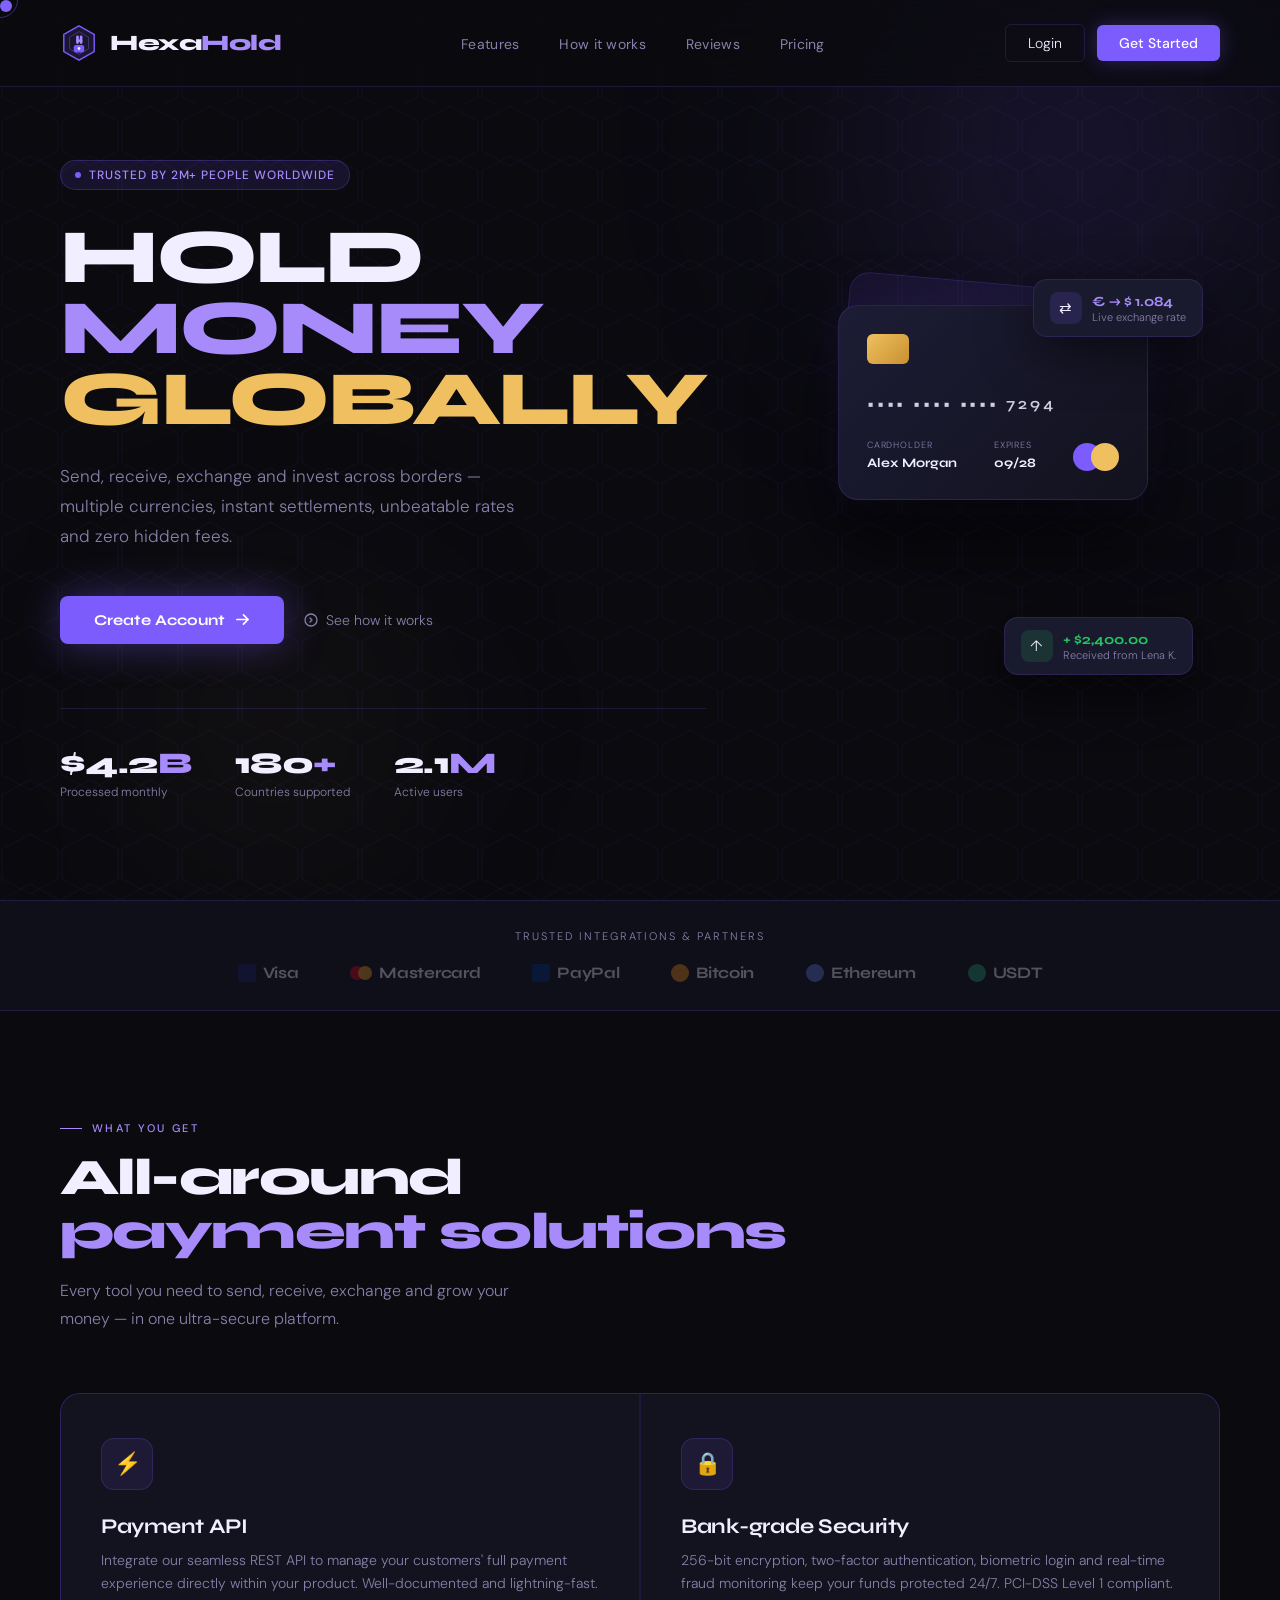
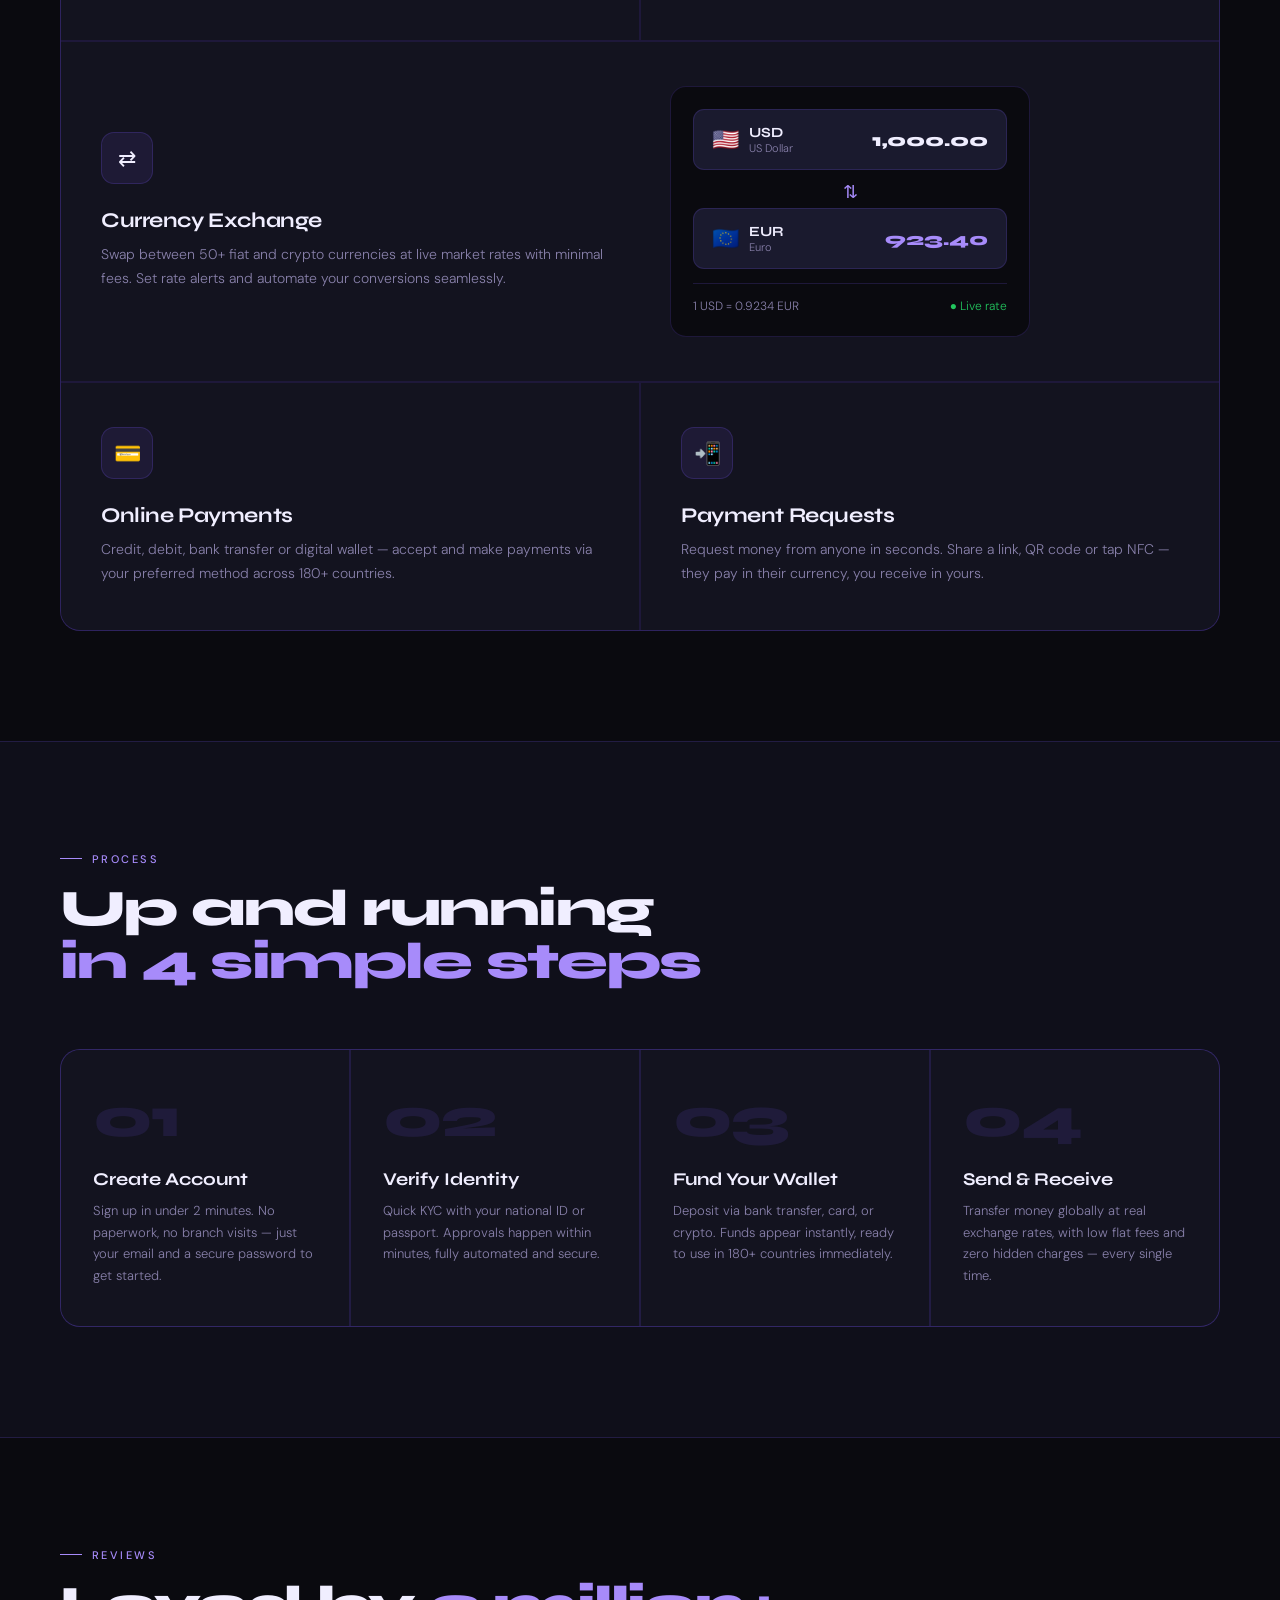
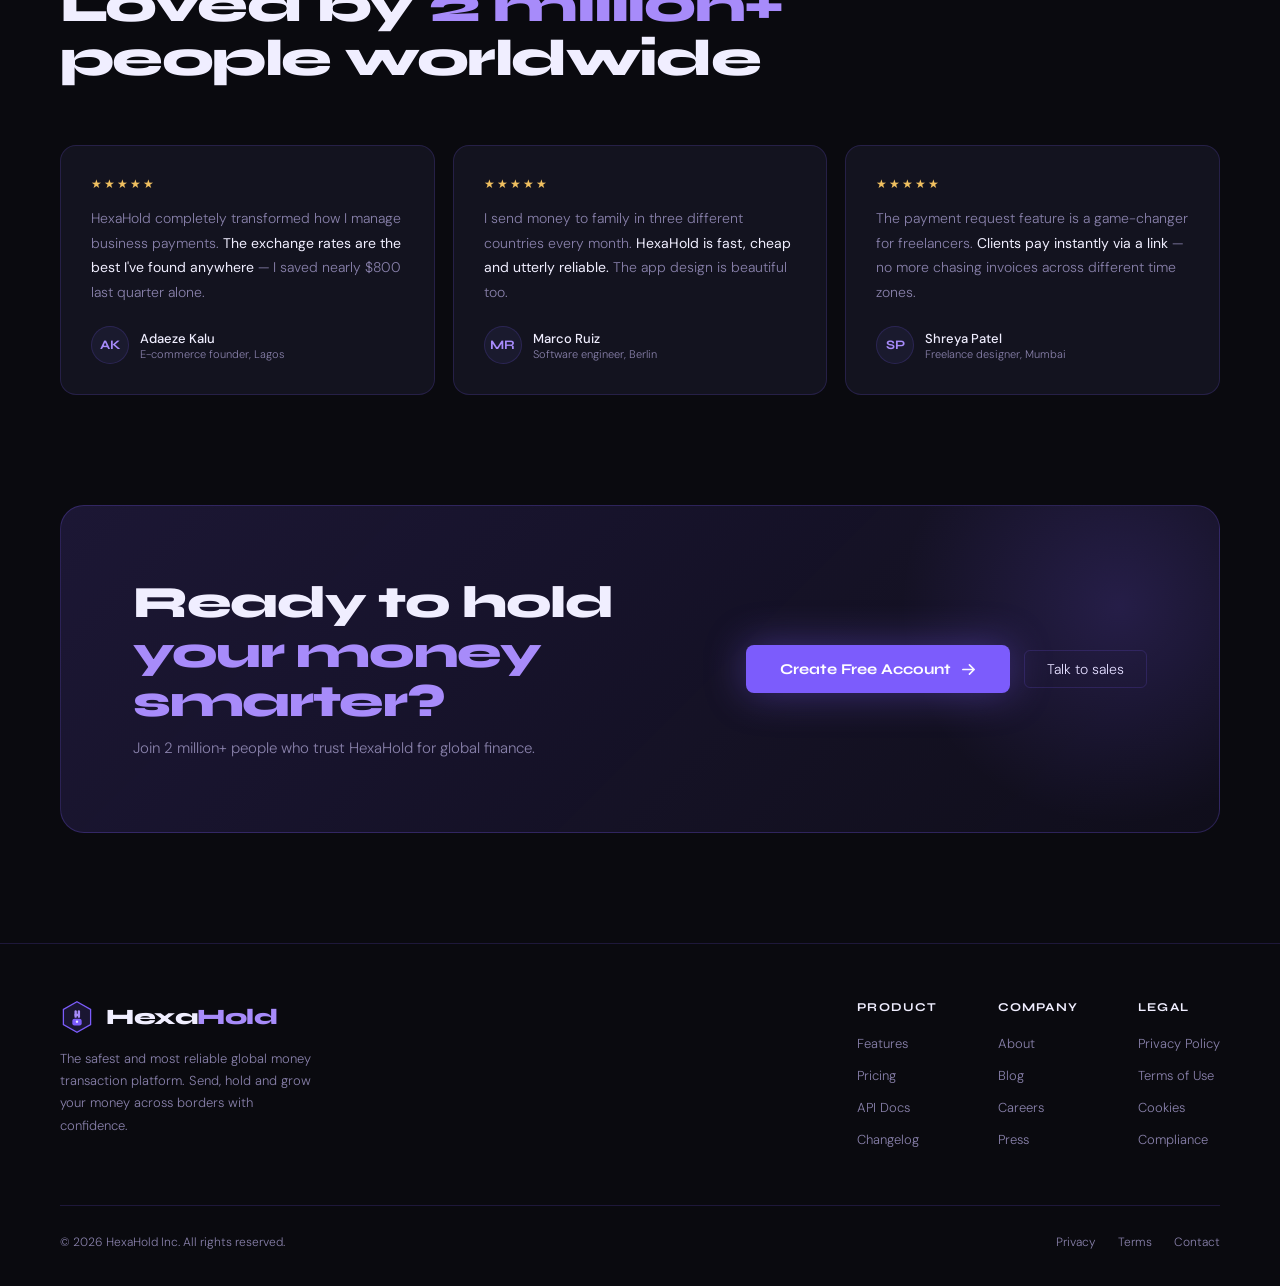
==== index.html @ 3fac25e4 "fix folder structure" ====
<!DOCTYPE html>
<html lang="en">
<head>
<meta charset="UTF-8">
<meta name="viewport" content="width=device-width, initial-scale=1.0">
<meta name="description" content="HexaHold — The safest and most reliable global money transaction platform.">
<title>HexaHold — Global Money Platform</title>
<link rel="preconnect" href="https://fonts.googleapis.com">
<link href="https://fonts.googleapis.com/css2?family=Syne:wght@400;600;700;800&family=DM+Sans:wght@300;400;500&display=swap" rel="stylesheet">
<link rel="stylesheet" href="css/style.css">
</head>
<body>

<div class="cursor" id="cursor"></div>
<div class="cursor-trail" id="cursorTrail"></div>

<!-- NAV -->
<nav id="nav">
  <a href="#" class="logo">
    <svg width="38" height="38" viewBox="0 0 40 40" fill="none">
      <polygon points="20,2 36,11 36,29 20,38 4,29 4,11" fill="#7c5cfc" opacity="0.15"/>
      <polygon points="20,2 36,11 36,29 20,38 4,29 4,11" fill="none" stroke="#7c5cfc" stroke-width="1.5"/>
      <polygon points="20,8 30,14 30,26 20,32 10,26 10,14" fill="none" stroke="#a78bfa" stroke-width="0.8" opacity="0.35"/>
      <rect x="17" y="12" width="2.8" height="9" rx="1.4" fill="#a78bfa"/>
      <rect x="20.8" y="12" width="2.8" height="9" rx="1.4" fill="#a78bfa"/>
      <rect x="17" y="16.2" width="6.6" height="2.6" rx="1.3" fill="#a78bfa"/>
      <rect x="14.5" y="22" width="11" height="8" rx="2.5" fill="#7c5cfc"/>
      <circle cx="20" cy="25.5" r="1.4" fill="#fff" opacity="0.85"/>
      <rect x="19.35" y="25.5" width="1.3" height="2" rx="0.65" fill="#fff" opacity="0.85"/>
    </svg>
    <span class="logo-text">Hexa<span>Hold</span></span>
  </a>

  <ul class="nav-links">
    <li><a href="#features">Features</a></li>
    <li><a href="#how">How it works</a></li>
    <li><a href="#reviews">Reviews</a></li>
    <li><a href="#">Pricing</a></li>
  </ul>

  <div class="nav-actions">
    <a href="login.html" class="btn-ghost">Login</a>
    <a href="register.html" class="btn-primary">Get Started</a>
  </div>
</nav>

<!-- HERO -->
<section class="hero" id="top">
  <div class="hex-grid"></div>
  <div class="orb orb-1"></div>
  <div class="orb orb-2"></div>

  <div class="hero-content">
    <div class="hero-badge">Trusted by 2M+ people worldwide</div>
    <h1>
      HOLD<br>
      <span class="acc">MONEY</span><br>
      <span class="gld">GLOBALLY</span>
    </h1>
    <p>Send, receive, exchange and invest across borders — multiple currencies, instant settlements, unbeatable rates and zero hidden fees.</p>
    <div class="hero-cta">
      <a href="register.html" class="btn-large">
        Create Account
        <svg width="15" height="15" viewBox="0 0 16 16" fill="none"><path d="M2 8h12M9 3l5 5-5 5" stroke="#fff" stroke-width="1.8" stroke-linecap="round" stroke-linejoin="round"/></svg>
      </a>
      <a href="#how" class="btn-text">
        <svg width="14" height="14" viewBox="0 0 14 14" fill="none"><circle cx="7" cy="7" r="6" stroke="#8880aa" stroke-width="1.3"/><path d="M6 5l2 2-2 2" stroke="#8880aa" stroke-width="1.3" stroke-linecap="round" stroke-linejoin="round"/></svg>
        See how it works
      </a>
    </div>
    <div class="hero-stats">
      <div class="stat">
        <div class="stat-num">$4.2<em>B</em></div>
        <div class="stat-label">Processed monthly</div>
      </div>
      <div class="stat">
        <div class="stat-num">180<em>+</em></div>
        <div class="stat-label">Countries supported</div>
      </div>
      <div class="stat">
        <div class="stat-num">2.1<em>M</em></div>
        <div class="stat-label">Active users</div>
      </div>
    </div>
  </div>

  <div class="hero-visual">
    <div class="card-stack">
      <div class="float-card card-back"></div>
      <div class="float-card card-main">
        <div class="card-chip"></div>
        <div class="card-number">•••• •••• •••• 7294</div>
        <div class="card-row">
          <div><div class="card-lbl">Cardholder</div><div class="card-val">Alex Morgan</div></div>
          <div><div class="card-lbl">Expires</div><div class="card-val">09/28</div></div>
          <div class="card-circles"><div class="cc"></div><div class="cc"></div></div>
        </div>
      </div>
      <div class="float-badge badge-b1">
        <div class="badge-ic ic-g">↑</div>
        <div><div class="badge-amt g">+ $2,400.00</div><div class="badge-s">Received from Lena K.</div></div>
      </div>
      <div class="float-badge badge-b2">
        <div class="badge-ic ic-p">⇄</div>
        <div><div class="badge-amt p">€ → $ 1.084</div><div class="badge-s">Live exchange rate</div></div>
      </div>
    </div>
  </div>
</section>

<!-- LOGOS -->
<div class="logos-bar">
  <div class="logos-label">Trusted integrations &amp; partners</div>
  <div class="logos-row">
    <div class="p-logo"><svg width="18" height="18" viewBox="0 0 18 18"><rect width="18" height="18" rx="3" fill="#1A1F71" opacity="0.9"/></svg>Visa</div>
    <div class="p-logo"><svg width="22" height="14" viewBox="0 0 22 14"><circle cx="7" cy="7" r="7" fill="#eb001b" opacity="0.9"/><circle cx="15" cy="7" r="7" fill="#f79e1b" opacity="0.9"/></svg>Mastercard</div>
    <div class="p-logo"><svg width="18" height="18" viewBox="0 0 18 18"><rect width="18" height="18" rx="3" fill="#003087" opacity="0.9"/></svg>PayPal</div>
    <div class="p-logo"><svg width="18" height="18" viewBox="0 0 18 18"><circle cx="9" cy="9" r="9" fill="#F7931A" opacity="0.9"/></svg>Bitcoin</div>
    <div class="p-logo"><svg width="18" height="18" viewBox="0 0 18 18"><circle cx="9" cy="9" r="9" fill="#627EEA" opacity="0.9"/></svg>Ethereum</div>
    <div class="p-logo"><svg width="18" height="18" viewBox="0 0 18 18"><circle cx="9" cy="9" r="9" fill="#26A17B" opacity="0.9"/></svg>USDT</div>
  </div>
</div>

<!-- FEATURES -->
<section class="section" id="features">
  <div class="reveal">
    <div class="section-tag">What you get</div>
    <h2 class="section-title">All-around<br><span class="acc">payment solutions</span></h2>
    <p class="section-sub">Every tool you need to send, receive, exchange and grow your money — in one ultra-secure platform.</p>
  </div>
  <div class="features-grid reveal d1">
    <div class="feat">
      <div class="feat-icon">⚡</div>
      <div class="feat-title">Payment API</div>
      <p class="feat-desc">Integrate our seamless REST API to manage your customers' full payment experience directly within your product. Well-documented and lightning-fast.</p>
    </div>
    <div class="feat">
      <div class="feat-icon">🔒</div>
      <div class="feat-title">Bank-grade Security</div>
      <p class="feat-desc">256-bit encryption, two-factor authentication, biometric login and real-time fraud monitoring keep your funds protected 24/7. PCI-DSS Level 1 compliant.</p>
    </div>
    <div class="feat wide">
      <div class="feat-content">
        <div class="feat-icon">⇄</div>
        <div class="feat-title">Currency Exchange</div>
        <p class="feat-desc">Swap between 50+ fiat and crypto currencies at live market rates with minimal fees. Set rate alerts and automate your conversions seamlessly.</p>
      </div>
      <div class="feat-widget">
        <div class="ex-widget">
          <div class="ex-row">
            <div class="ex-left"><span class="ex-flag">🇺🇸</span><div><div class="ex-cur">USD</div><div class="ex-full">US Dollar</div></div></div>
            <div class="ex-amt">1,000.00</div>
          </div>
          <div class="ex-arrow">⇅</div>
          <div class="ex-row">
            <div class="ex-left"><span class="ex-flag">🇪🇺</span><div><div class="ex-cur">EUR</div><div class="ex-full">Euro</div></div></div>
            <div class="ex-amt accent">923.40</div>
          </div>
          <div class="ex-rate">
            <span>1 USD = 0.9234 EUR</span>
            <span class="rate-live">● Live rate</span>
          </div>
        </div>
      </div>
    </div>
    <div class="feat">
      <div class="feat-icon">💳</div>
      <div class="feat-title">Online Payments</div>
      <p class="feat-desc">Credit, debit, bank transfer or digital wallet — accept and make payments via your preferred method across 180+ countries.</p>
    </div>
    <div class="feat">
      <div class="feat-icon">📲</div>
      <div class="feat-title">Payment Requests</div>
      <p class="feat-desc">Request money from anyone in seconds. Share a link, QR code or tap NFC — they pay in their currency, you receive in yours.</p>
    </div>
  </div>
</section>

<!-- HOW IT WORKS -->
<section class="section bg-alt" id="how">
  <div class="reveal">
    <div class="section-tag">Process</div>
    <h2 class="section-title">Up and running<br><span class="acc">in 4 simple steps</span></h2>
  </div>
  <div class="steps-wrap reveal d1">
    <div class="step">
      <div class="step-num">01</div>
      <div class="step-title">Create Account</div>
      <p class="step-desc">Sign up in under 2 minutes. No paperwork, no branch visits — just your email and a secure password to get started.</p>
    </div>
    <div class="step">
      <div class="step-num">02</div>
      <div class="step-title">Verify Identity</div>
      <p class="step-desc">Quick KYC with your national ID or passport. Approvals happen within minutes, fully automated and secure.</p>
    </div>
    <div class="step">
      <div class="step-num">03</div>
      <div class="step-title">Fund Your Wallet</div>
      <p class="step-desc">Deposit via bank transfer, card, or crypto. Funds appear instantly, ready to use in 180+ countries immediately.</p>
    </div>
    <div class="step">
      <div class="step-num">04</div>
      <div class="step-title">Send &amp; Receive</div>
      <p class="step-desc">Transfer money globally at real exchange rates, with low flat fees and zero hidden charges — every single time.</p>
    </div>
  </div>
</section>

<!-- TESTIMONIALS -->
<section class="section" id="reviews">
  <div class="reveal">
    <div class="section-tag">Reviews</div>
    <h2 class="section-title">Loved by <span class="acc">2 million+</span><br>people worldwide</h2>
  </div>
  <div class="t-grid reveal d1">
    <div class="t-card">
      <div class="stars">★★★★★</div>
      <p class="t-text">HexaHold completely transformed how I manage business payments. <strong>The exchange rates are the best I've found anywhere</strong> — I saved nearly $800 last quarter alone.</p>
      <div class="t-author">
        <div class="t-avatar">AK</div>
        <div><div class="t-name">Adaeze Kalu</div><div class="t-role">E-commerce founder, Lagos</div></div>
      </div>
    </div>
    <div class="t-card">
      <div class="stars">★★★★★</div>
      <p class="t-text">I send money to family in three different countries every month. <strong>HexaHold is fast, cheap and utterly reliable.</strong> The app design is beautiful too.</p>
      <div class="t-author">
        <div class="t-avatar">MR</div>
        <div><div class="t-name">Marco Ruiz</div><div class="t-role">Software engineer, Berlin</div></div>
      </div>
    </div>
    <div class="t-card">
      <div class="stars">★★★★★</div>
      <p class="t-text">The payment request feature is a game-changer for freelancers. <strong>Clients pay instantly via a link</strong> — no more chasing invoices across different time zones.</p>
      <div class="t-author">
        <div class="t-avatar">SP</div>
        <div><div class="t-name">Shreya Patel</div><div class="t-role">Freelance designer, Mumbai</div></div>
      </div>
    </div>
  </div>
</section>

<!-- CTA -->
<div class="cta-band reveal">
  <div>
    <h2 class="cta-title">Ready to hold<br><span>your money smarter?</span></h2>
    <p class="cta-sub">Join 2 million+ people who trust HexaHold for global finance.</p>
  </div>
  <div class="cta-actions">
    <a href="register.html" class="btn-large">
      Create Free Account
      <svg width="15" height="15" viewBox="0 0 16 16" fill="none"><path d="M2 8h12M9 3l5 5-5 5" stroke="#fff" stroke-width="1.8" stroke-linecap="round" stroke-linejoin="round"/></svg>
    </a>
    <a href="#" class="btn-ghost">Talk to sales</a>
  </div>
</div>

<!-- FOOTER -->
<footer>
  <div class="footer-grid">
    <div class="footer-brand">
      <a href="index.html" class="logo">
        <svg width="34" height="34" viewBox="0 0 40 40" fill="none">
          <polygon points="20,2 36,11 36,29 20,38 4,29 4,11" fill="#7c5cfc" opacity="0.15"/>
          <polygon points="20,2 36,11 36,29 20,38 4,29 4,11" fill="none" stroke="#7c5cfc" stroke-width="1.5"/>
          <rect x="17" y="12" width="2.8" height="9" rx="1.4" fill="#a78bfa"/>
          <rect x="20.8" y="12" width="2.8" height="9" rx="1.4" fill="#a78bfa"/>
          <rect x="17" y="16.2" width="6.6" height="2.6" rx="1.3" fill="#a78bfa"/>
          <rect x="14.5" y="22" width="11" height="8" rx="2.5" fill="#7c5cfc"/>
          <circle cx="20" cy="25.5" r="1.4" fill="#fff" opacity="0.85"/>
        </svg>
        <span class="logo-text">Hexa<span>Hold</span></span>
      </a>
      <p>The safest and most reliable global money transaction platform. Send, hold and grow your money across borders with confidence.</p>
    </div>
    <div>
      <div class="footer-col-title">Product</div>
      <ul class="footer-links">
        <li><a href="#">Features</a></li>
        <li><a href="#">Pricing</a></li>
        <li><a href="#">API Docs</a></li>
        <li><a href="#">Changelog</a></li>
      </ul>
    </div>
    <div>
      <div class="footer-col-title">Company</div>
      <ul class="footer-links">
        <li><a href="#">About</a></li>
        <li><a href="#">Blog</a></li>
        <li><a href="#">Careers</a></li>
        <li><a href="#">Press</a></li>
      </ul>
    </div>
    <div>
      <div class="footer-col-title">Legal</div>
      <ul class="footer-links">
        <li><a href="privacy-policy.html">Privacy Policy</a></li>
        <li><a href="#">Terms of Use</a></li>
        <li><a href="#">Cookies</a></li>
        <li><a href="#">Compliance</a></li>
      </ul>
    </div>
  </div>
  <div class="footer-bottom">
    <span>© 2026 HexaHold Inc. All rights reserved.</span>
    <div class="footer-bot-links">
      <a href="privacy-policy.html">Privacy</a>
      <a href="#">Terms</a>
      <a href="#">Contact</a>
    </div>
  </div>
</footer>

<script src="js/main.js"></script>
</body>
</html>
---- css/style.css ----
/* ============================================================
   HexaHold — Main Stylesheet
   ============================================================ */

/* ── Reset & Base ── */
*, *::before, *::after { box-sizing: border-box; margin: 0; padding: 0; }

:root {
  --bg:       #0a0a0f;
  --bg2:      #0f0f1a;
  --surface:  #13131f;
  --surface2: #1a1a2e;
  --accent:   #7c5cfc;
  --accent2:  #a78bfa;
  --gold:     #f0c060;
  --text:     #f0eeff;
  --muted:    #8880aa;
  --border:   rgba(124,92,252,0.18);
  --glow:     rgba(124,92,252,0.35);

  --radius-sm: 6px;
  --radius-md: 12px;
  --radius-lg: 20px;

  --font-display: 'Syne', sans-serif;
  --font-body:    'DM Sans', sans-serif;
}

html { scroll-behavior: smooth; }

body {
  background: var(--bg);
  color: var(--text);
  font-family: var(--font-body);
  font-weight: 300;
  overflow-x: hidden;
  cursor: none;
}

a { cursor: none; }

/* ── Custom Cursor ── */
.cursor {
  width: 12px; height: 12px;
  background: var(--accent);
  border-radius: 50%;
  position: fixed;
  top: 0; left: 0;
  pointer-events: none;
  z-index: 9999;
  mix-blend-mode: screen;
  transition: transform 0.08s;
}
.cursor-trail {
  width: 36px; height: 36px;
  border: 1px solid rgba(124,92,252,0.4);
  border-radius: 50%;
  position: fixed;
  top: 0; left: 0;
  pointer-events: none;
  z-index: 9998;
  transition: transform 0.22s, width 0.2s, height 0.2s, border-color 0.2s;
}

/* ── Hex Grid Background ── */
.hex-grid {
  position: absolute;
  inset: 0;
  background-image: url("data:image/svg+xml,%3Csvg xmlns='http://www.w3.org/2000/svg' width='60' height='104'%3E%3Cpolygon points='30,2 58,17 58,47 30,62 2,47 2,17' fill='none' stroke='rgba(124,92,252,0.06)' stroke-width='1'/%3E%3Cpolygon points='30,52 58,67 58,97 30,112 2,97 2,67' fill='none' stroke='rgba(124,92,252,0.06)' stroke-width='1'/%3E%3C/svg%3E");
  pointer-events: none;
}

/* ── Glow Orbs ── */
.orb {
  position: absolute;
  border-radius: 50%;
  filter: blur(120px);
  pointer-events: none;
}
.orb-1 {
  width: 600px; height: 600px;
  background: radial-gradient(circle, rgba(124,92,252,0.22) 0%, transparent 70%);
  top: -150px; right: -100px;
  animation: orbFloat 9s ease-in-out infinite;
}
.orb-2 {
  width: 350px; height: 350px;
  background: radial-gradient(circle, rgba(240,192,96,0.1) 0%, transparent 70%);
  bottom: 0; left: 100px;
  animation: orbFloat 13s ease-in-out infinite reverse;
}

@keyframes orbFloat {
  0%, 100% { transform: translate(0, 0); }
  50%       { transform: translate(30px, -40px); }
}

/* ============================================================
   NAVBAR
   ============================================================ */
nav {
  position: fixed;
  top: 0; left: 0; right: 0;
  z-index: 100;
  padding: 24px 60px;
  display: flex;
  align-items: center;
  justify-content: space-between;
  background: rgba(10,10,15,0.7);
  backdrop-filter: blur(24px);
  -webkit-backdrop-filter: blur(24px);
  border-bottom: 1px solid var(--border);
  transition: padding 0.3s;
}
nav.scrolled { padding: 14px 60px; }

.logo {
  display: flex;
  align-items: center;
  gap: 12px;
  text-decoration: none;
}
.logo-text {
  font-family: var(--font-display);
  font-size: 22px;
  font-weight: 800;
  letter-spacing: -0.5px;
  color: var(--text);
}
.logo-text span { color: var(--accent2); }

.nav-links {
  display: flex;
  align-items: center;
  gap: 40px;
  list-style: none;
}
.nav-links a {
  color: var(--muted);
  text-decoration: none;
  font-size: 14px;
  font-weight: 400;
  letter-spacing: 0.02em;
  transition: color 0.2s;
}
.nav-links a:hover { color: var(--text); }

.nav-actions { display: flex; gap: 12px; align-items: center; }

/* ── Buttons ── */
.btn-ghost {
  padding: 9px 22px;
  border: 1px solid var(--border);
  background: transparent;
  color: var(--text);
  border-radius: var(--radius-sm);
  font-family: var(--font-body);
  font-size: 14px;
  text-decoration: none;
  transition: border-color 0.2s, background 0.2s;
  display: inline-flex;
  align-items: center;
}
.btn-ghost:hover { border-color: var(--accent); background: rgba(124,92,252,0.08); }

.btn-primary {
  padding: 9px 22px;
  background: var(--accent);
  color: #fff;
  border: none;
  border-radius: var(--radius-sm);
  font-family: var(--font-body);
  font-size: 14px;
  font-weight: 500;
  text-decoration: none;
  box-shadow: 0 0 20px rgba(124,92,252,0.3);
  transition: background 0.2s, transform 0.15s, box-shadow 0.2s;
  display: inline-flex;
  align-items: center;
}
.btn-primary:hover { background: var(--accent2); transform: translateY(-1px); box-shadow: 0 0 30px rgba(124,92,252,0.5); }

.btn-large {
  padding: 15px 34px;
  background: var(--accent);
  color: #fff;
  border: none;
  border-radius: 8px;
  font-family: var(--font-display);
  font-size: 15px;
  font-weight: 700;
  text-decoration: none;
  display: inline-flex;
  align-items: center;
  gap: 10px;
  box-shadow: 0 0 40px rgba(124,92,252,0.4);
  transition: transform 0.2s, box-shadow 0.2s, background 0.2s;
}
.btn-large:hover { transform: translateY(-2px); box-shadow: 0 0 60px rgba(124,92,252,0.6); background: var(--accent2); }
.btn-large svg { transition: transform 0.2s; }
.btn-large:hover svg { transform: translate(3px, -3px); }

.btn-text {
  color: var(--muted);
  text-decoration: none;
  font-size: 14px;
  display: flex;
  align-items: center;
  gap: 8px;
  transition: color 0.2s;
}
.btn-text:hover { color: var(--text); }

/* ============================================================
   HERO
   ============================================================ */
.hero {
  min-height: 100vh;
  display: grid;
  grid-template-columns: 1fr 1fr;
  align-items: center;
  padding: 140px 60px 80px;
  position: relative;
  overflow: hidden;
  gap: 60px;
}

.hero-content { position: relative; z-index: 2; }

.hero-badge {
  display: inline-flex;
  align-items: center;
  gap: 8px;
  padding: 6px 14px;
  background: rgba(124,92,252,0.12);
  border: 1px solid rgba(124,92,252,0.25);
  border-radius: 100px;
  font-size: 12px;
  font-weight: 500;
  color: var(--accent2);
  letter-spacing: 0.08em;
  text-transform: uppercase;
  margin-bottom: 32px;
  opacity: 0;
  animation: fadeUp 0.6s ease 0.1s forwards;
}
.hero-badge::before {
  content: '';
  width: 6px; height: 6px;
  background: var(--accent);
  border-radius: 50%;
  animation: blink 2s infinite;
}

.hero h1 {
  font-family: var(--font-display);
  font-size: clamp(52px, 6vw, 88px);
  font-weight: 800;
  line-height: 0.92;
  letter-spacing: -0.03em;
  margin-bottom: 28px;
  opacity: 0;
  animation: fadeUp 0.7s ease 0.2s forwards;
}
.hero h1 .acc { color: var(--accent2); }
.hero h1 .gld { color: var(--gold); }

.hero > .hero-content > p {
  font-size: 17px;
  line-height: 1.75;
  color: var(--muted);
  max-width: 460px;
  margin-bottom: 44px;
  opacity: 0;
  animation: fadeUp 0.7s ease 0.35s forwards;
}

.hero-cta {
  display: flex;
  align-items: center;
  gap: 20px;
  flex-wrap: wrap;
  opacity: 0;
  animation: fadeUp 0.7s ease 0.5s forwards;
}

.hero-stats {
  display: flex;
  gap: 44px;
  margin-top: 64px;
  padding-top: 36px;
  border-top: 1px solid var(--border);
  opacity: 0;
  animation: fadeUp 0.7s ease 0.65s forwards;
}
.stat-num {
  font-family: var(--font-display);
  font-size: 30px;
  font-weight: 800;
  letter-spacing: -0.02em;
}
.stat-num em { color: var(--accent2); font-style: normal; }
.stat-label { font-size: 12px; color: var(--muted); margin-top: 3px; }

/* Hero Visual */
.hero-visual {
  position: relative;
  z-index: 2;
  display: flex;
  justify-content: center;
  align-items: center;
  opacity: 0;
  animation: fadeUp 0.9s ease 0.45s forwards;
}

.card-stack {
  position: relative;
  width: 340px;
  height: 430px;
}

.float-card {
  position: absolute;
  border-radius: var(--radius-lg);
  padding: 28px;
  border: 1px solid var(--border);
}

.card-main {
  width: 310px;
  top: 40px; left: 15px;
  background: linear-gradient(135deg, #1c1c35 0%, #12121e 100%);
  box-shadow: 0 40px 80px rgba(0,0,0,0.6), 0 0 40px rgba(124,92,252,0.1);
  animation: cardFloat 6s ease-in-out infinite;
  z-index: 3;
}
.card-back {
  width: 290px;
  top: 18px; left: 25px;
  background: rgba(124,92,252,0.1);
  z-index: 2;
  animation: cardFloat2 6s ease-in-out infinite 0.6s;
  transform: rotate(5deg);
}

@keyframes cardFloat {
  0%, 100% { transform: rotate(-2deg) translateY(0); }
  50%       { transform: rotate(-2deg) translateY(-14px); }
}
@keyframes cardFloat2 {
  0%, 100% { transform: rotate(5deg) translateY(0); }
  50%       { transform: rotate(5deg) translateY(-8px); }
}

.card-chip {
  width: 42px; height: 30px;
  background: linear-gradient(135deg, var(--gold), #c89030);
  border-radius: 6px;
  margin-bottom: 30px;
}
.card-number {
  font-family: var(--font-display);
  font-size: 16px;
  letter-spacing: 0.18em;
  color: rgba(240,238,255,0.85);
  margin-bottom: 26px;
  font-weight: 600;
}
.card-row {
  display: flex;
  justify-content: space-between;
  align-items: flex-end;
}
.card-lbl { font-size: 9px; color: var(--muted); letter-spacing: 0.1em; text-transform: uppercase; margin-bottom: 4px; }
.card-val { font-family: var(--font-display); font-size: 13px; font-weight: 700; }
.card-circles { display: flex; }
.cc { width: 28px; height: 28px; border-radius: 50%; }
.cc:first-child { background: var(--accent); margin-right: -10px; }
.cc:last-child  { background: var(--gold); }

/* Floating Badges */
.float-badge {
  position: absolute;
  background: var(--surface2);
  border: 1px solid var(--border);
  border-radius: 14px;
  padding: 12px 16px;
  display: flex;
  align-items: center;
  gap: 10px;
  box-shadow: 0 16px 50px rgba(0,0,0,0.5);
  z-index: 5;
  white-space: nowrap;
}
.badge-b1 { bottom: 20px; right: -30px; animation: bFloat 5s ease-in-out infinite 1s; }
.badge-b2 { top: 14px;   right: -40px; animation: bFloat 5s ease-in-out infinite 2s; }

@keyframes bFloat {
  0%, 100% { transform: translateY(0); }
  50%       { transform: translateY(-8px); }
}

.badge-ic {
  width: 32px; height: 32px;
  border-radius: 8px;
  display: flex; align-items: center; justify-content: center;
  font-size: 15px;
}
.ic-g { background: rgba(34,197,94,0.15); }
.ic-p { background: rgba(124,92,252,0.15); }

.badge-amt { font-family: var(--font-display); font-size: 14px; font-weight: 700; }
.badge-amt.g { color: #22c55e; }
.badge-amt.p { color: var(--accent2); }
.badge-s { font-size: 11px; color: var(--muted); }

/* ============================================================
   LOGOS BAR
   ============================================================ */
.logos-bar {
  padding: 28px 60px;
  background: var(--bg2);
  border-top: 1px solid var(--border);
  border-bottom: 1px solid var(--border);
}
.logos-label {
  text-align: center;
  font-size: 11px;
  letter-spacing: 0.18em;
  text-transform: uppercase;
  color: var(--muted);
  margin-bottom: 20px;
}
.logos-row {
  display: flex;
  align-items: center;
  justify-content: center;
  gap: 52px;
  flex-wrap: wrap;
}
.p-logo {
  display: flex;
  align-items: center;
  gap: 7px;
  opacity: 0.3;
  transition: opacity 0.3s;
  font-family: var(--font-display);
  font-weight: 700;
  font-size: 16px;
  color: var(--text);
  letter-spacing: -0.02em;
}
.p-logo:hover { opacity: 0.65; }

/* ============================================================
   SECTION SHARED
   ============================================================ */
.section { padding: 110px 60px; position: relative; }
.section.bg-alt {
  background: var(--bg2);
  border-top: 1px solid var(--border);
  border-bottom: 1px solid var(--border);
}

.section-tag {
  font-size: 11px;
  letter-spacing: 0.22em;
  text-transform: uppercase;
  color: var(--accent2);
  font-weight: 500;
  margin-bottom: 16px;
  display: flex;
  align-items: center;
  gap: 10px;
}
.section-tag::before { content: ''; width: 22px; height: 1px; background: var(--accent2); }

.section-title {
  font-family: var(--font-display);
  font-size: clamp(34px, 4vw, 54px);
  font-weight: 800;
  line-height: 1.05;
  letter-spacing: -0.03em;
  margin-bottom: 18px;
}
.section-title .acc { color: var(--accent2); }

.section-sub {
  font-size: 16px;
  color: var(--muted);
  line-height: 1.75;
  max-width: 460px;
  margin-bottom: 60px;
}

/* ============================================================
   FEATURES
   ============================================================ */
.features-grid {
  display: grid;
  grid-template-columns: repeat(2, 1fr);
  gap: 2px;
  background: var(--border);
  border: 1px solid var(--border);
  border-radius: var(--radius-lg);
  overflow: hidden;
}

.feat {
  background: var(--surface);
  padding: 44px 40px;
  transition: background 0.3s;
  position: relative;
  overflow: hidden;
}
.feat::after {
  content: '';
  position: absolute;
  top: 0; left: 0; right: 0;
  height: 1px;
  background: linear-gradient(90deg, transparent, var(--accent), transparent);
  opacity: 0;
  transition: opacity 0.3s;
}
.feat:hover { background: var(--surface2); }
.feat:hover::after { opacity: 1; }

.feat.wide {
  grid-column: span 2;
  display: flex;
  gap: 60px;
  align-items: center;
}
.feat.wide .feat-content { flex: 1; }
.feat.wide .feat-widget  { flex: 1; }

.feat-icon {
  width: 52px; height: 52px;
  background: rgba(124,92,252,0.1);
  border: 1px solid rgba(124,92,252,0.2);
  border-radius: 13px;
  display: flex; align-items: center; justify-content: center;
  margin-bottom: 24px;
  font-size: 22px;
}
.feat-title { font-family: var(--font-display); font-size: 21px; font-weight: 700; margin-bottom: 10px; letter-spacing: -0.02em; }
.feat-desc  { font-size: 14px; color: var(--muted); line-height: 1.7; }

/* Exchange Widget */
.ex-widget {
  background: var(--bg);
  border: 1px solid var(--border);
  border-radius: 16px;
  padding: 22px;
  max-width: 360px;
}
.ex-row {
  display: flex;
  align-items: center;
  justify-content: space-between;
  background: var(--surface2);
  border: 1px solid var(--border);
  border-radius: 11px;
  padding: 14px 18px;
  margin-bottom: 6px;
}
.ex-left { display: flex; align-items: center; gap: 10px; }
.ex-flag  { font-size: 22px; }
.ex-cur   { font-family: var(--font-display); font-weight: 700; font-size: 14px; }
.ex-full  { font-size: 11px; color: var(--muted); }
.ex-amt   { font-family: var(--font-display); font-size: 18px; font-weight: 800; }
.ex-amt.accent { color: var(--accent2); }
.ex-arrow { text-align: center; color: var(--accent2); font-size: 18px; padding: 4px 0; }
.ex-rate  { display: flex; justify-content: space-between; margin-top: 14px; padding-top: 14px; border-top: 1px solid var(--border); font-size: 12px; color: var(--muted); }
.rate-live { color: #22c55e; }

/* ============================================================
   HOW IT WORKS
   ============================================================ */
.steps-wrap {
  display: grid;
  grid-template-columns: repeat(4, 1fr);
  gap: 2px;
  background: var(--border);
  border: 1px solid var(--border);
  border-radius: var(--radius-lg);
  overflow: hidden;
  margin-top: 60px;
}
.step {
  background: var(--surface);
  padding: 40px 32px;
  transition: background 0.3s;
}
.step:hover { background: var(--surface2); }
.step-num {
  font-family: var(--font-display);
  font-size: 56px;
  font-weight: 800;
  color: rgba(124,92,252,0.12);
  line-height: 1;
  margin-bottom: 22px;
  letter-spacing: -0.04em;
}
.step-title { font-family: var(--font-display); font-size: 18px; font-weight: 700; margin-bottom: 10px; }
.step-desc  { font-size: 13px; color: var(--muted); line-height: 1.65; }

/* ============================================================
   TESTIMONIALS
   ============================================================ */
.t-grid {
  display: grid;
  grid-template-columns: repeat(3, 1fr);
  gap: 18px;
  margin-top: 60px;
}
.t-card {
  background: var(--surface);
  border: 1px solid var(--border);
  border-radius: 16px;
  padding: 30px;
  transition: transform 0.3s, box-shadow 0.3s, border-color 0.3s;
}
.t-card:hover {
  transform: translateY(-4px);
  box-shadow: 0 20px 60px rgba(0,0,0,0.4);
  border-color: rgba(124,92,252,0.3);
}
.stars     { color: var(--gold); font-size: 12px; letter-spacing: 2px; margin-bottom: 14px; }
.t-text    { font-size: 14px; color: var(--muted); line-height: 1.75; margin-bottom: 22px; }
.t-text strong { color: var(--text); font-weight: 400; }
.t-author  { display: flex; align-items: center; gap: 11px; }
.t-avatar  {
  width: 38px; height: 38px; border-radius: 50%;
  background: var(--surface2); border: 1px solid var(--border);
  display: flex; align-items: center; justify-content: center;
  font-family: var(--font-display); font-weight: 700; font-size: 13px; color: var(--accent2);
  flex-shrink: 0;
}
.t-name { font-size: 13px; font-weight: 500; }
.t-role { font-size: 11px; color: var(--muted); }

/* ============================================================
   CTA BAND
   ============================================================ */
.cta-band {
  margin: 0 60px 110px;
  background: linear-gradient(135deg, rgba(124,92,252,0.16) 0%, rgba(124,92,252,0.05) 100%);
  border: 1px solid rgba(124,92,252,0.25);
  border-radius: 24px;
  padding: 72px;
  display: flex;
  align-items: center;
  justify-content: space-between;
  gap: 40px;
  position: relative;
  overflow: hidden;
}
.cta-band::after {
  content: '';
  position: absolute;
  top: -120px; right: -120px;
  width: 440px; height: 440px;
  background: radial-gradient(circle, rgba(124,92,252,0.18) 0%, transparent 70%);
  pointer-events: none;
}
.cta-title {
  font-family: var(--font-display);
  font-size: clamp(30px, 3.5vw, 46px);
  font-weight: 800;
  letter-spacing: -0.03em;
  line-height: 1.1;
}
.cta-title span { color: var(--accent2); }
.cta-sub     { font-size: 15px; color: var(--muted); margin-top: 10px; line-height: 1.6; }
.cta-actions { display: flex; gap: 14px; align-items: center; flex-shrink: 0; }

/* ============================================================
   FOOTER
   ============================================================ */
footer { padding: 56px 60px 36px; border-top: 1px solid var(--border); }

.footer-grid {
  display: grid;
  grid-template-columns: 1fr auto auto auto;
  gap: 60px;
  margin-bottom: 56px;
}
.footer-brand p { font-size: 13px; color: var(--muted); line-height: 1.7; margin-top: 14px; max-width: 260px; }
.footer-col-title {
  font-family: var(--font-display);
  font-size: 12px; font-weight: 700;
  letter-spacing: 0.1em; text-transform: uppercase;
  color: var(--text); margin-bottom: 18px;
}
.footer-links { list-style: none; display: flex; flex-direction: column; gap: 11px; }
.footer-links a { color: var(--muted); text-decoration: none; font-size: 13px; transition: color 0.2s; }
.footer-links a:hover { color: var(--text); }

.footer-bottom {
  display: flex;
  justify-content: space-between;
  align-items: center;
  padding-top: 28px;
  border-top: 1px solid var(--border);
  font-size: 12px;
  color: var(--muted);
}
.footer-bot-links { display: flex; gap: 22px; }
.footer-bot-links a { color: var(--muted); text-decoration: none; transition: color 0.2s; }
.footer-bot-links a:hover { color: var(--text); }

/* ============================================================
   SCROLL REVEAL
   ============================================================ */
.reveal {
  opacity: 0;
  transform: translateY(28px);
  transition: opacity 0.7s ease, transform 0.7s ease;
}
.reveal.visible { opacity: 1; transform: none; }
.reveal.d1 { transition-delay: 0.1s; }
.reveal.d2 { transition-delay: 0.2s; }

/* ============================================================
   ANIMATIONS
   ============================================================ */
@keyframes fadeUp {
  from { opacity: 0; transform: translateY(24px); }
  to   { opacity: 1; transform: translateY(0); }
}
@keyframes blink {
  0%, 100% { opacity: 1; }
  50%       { opacity: 0.4; }
}

/* ============================================================
   RESPONSIVE
   ============================================================ */
@media (max-width: 1100px) {
  .hero        { grid-template-columns: 1fr; }
  .hero-visual { display: none; }
  .features-grid { grid-template-columns: 1fr; }
  .feat.wide   { flex-direction: column; }
  .steps-wrap  { grid-template-columns: repeat(2, 1fr); }
  .t-grid      { grid-template-columns: 1fr; }
  .footer-grid { grid-template-columns: 1fr 1fr; }
}

@media (max-width: 768px) {
  nav         { padding: 18px 24px; }
  nav.scrolled { padding: 12px 24px; }
  .nav-links  { display: none; }
  .hero       { padding: 110px 24px 60px; }
  .section    { padding: 72px 24px; }
  .logos-bar  { padding: 20px 24px; }
  .logos-row  { gap: 28px; }
  .cta-band   { margin: 0 24px 72px; padding: 40px 28px; flex-direction: column; }
  footer      { padding: 36px 24px 24px; }
  .footer-grid  { grid-template-columns: 1fr; gap: 32px; }
  .steps-wrap   { grid-template-columns: 1fr; }
  .footer-bottom { flex-direction: column; gap: 14px; text-align: center; }
  body   { cursor: auto; }
  .cursor, .cursor-trail { display: none; }
}
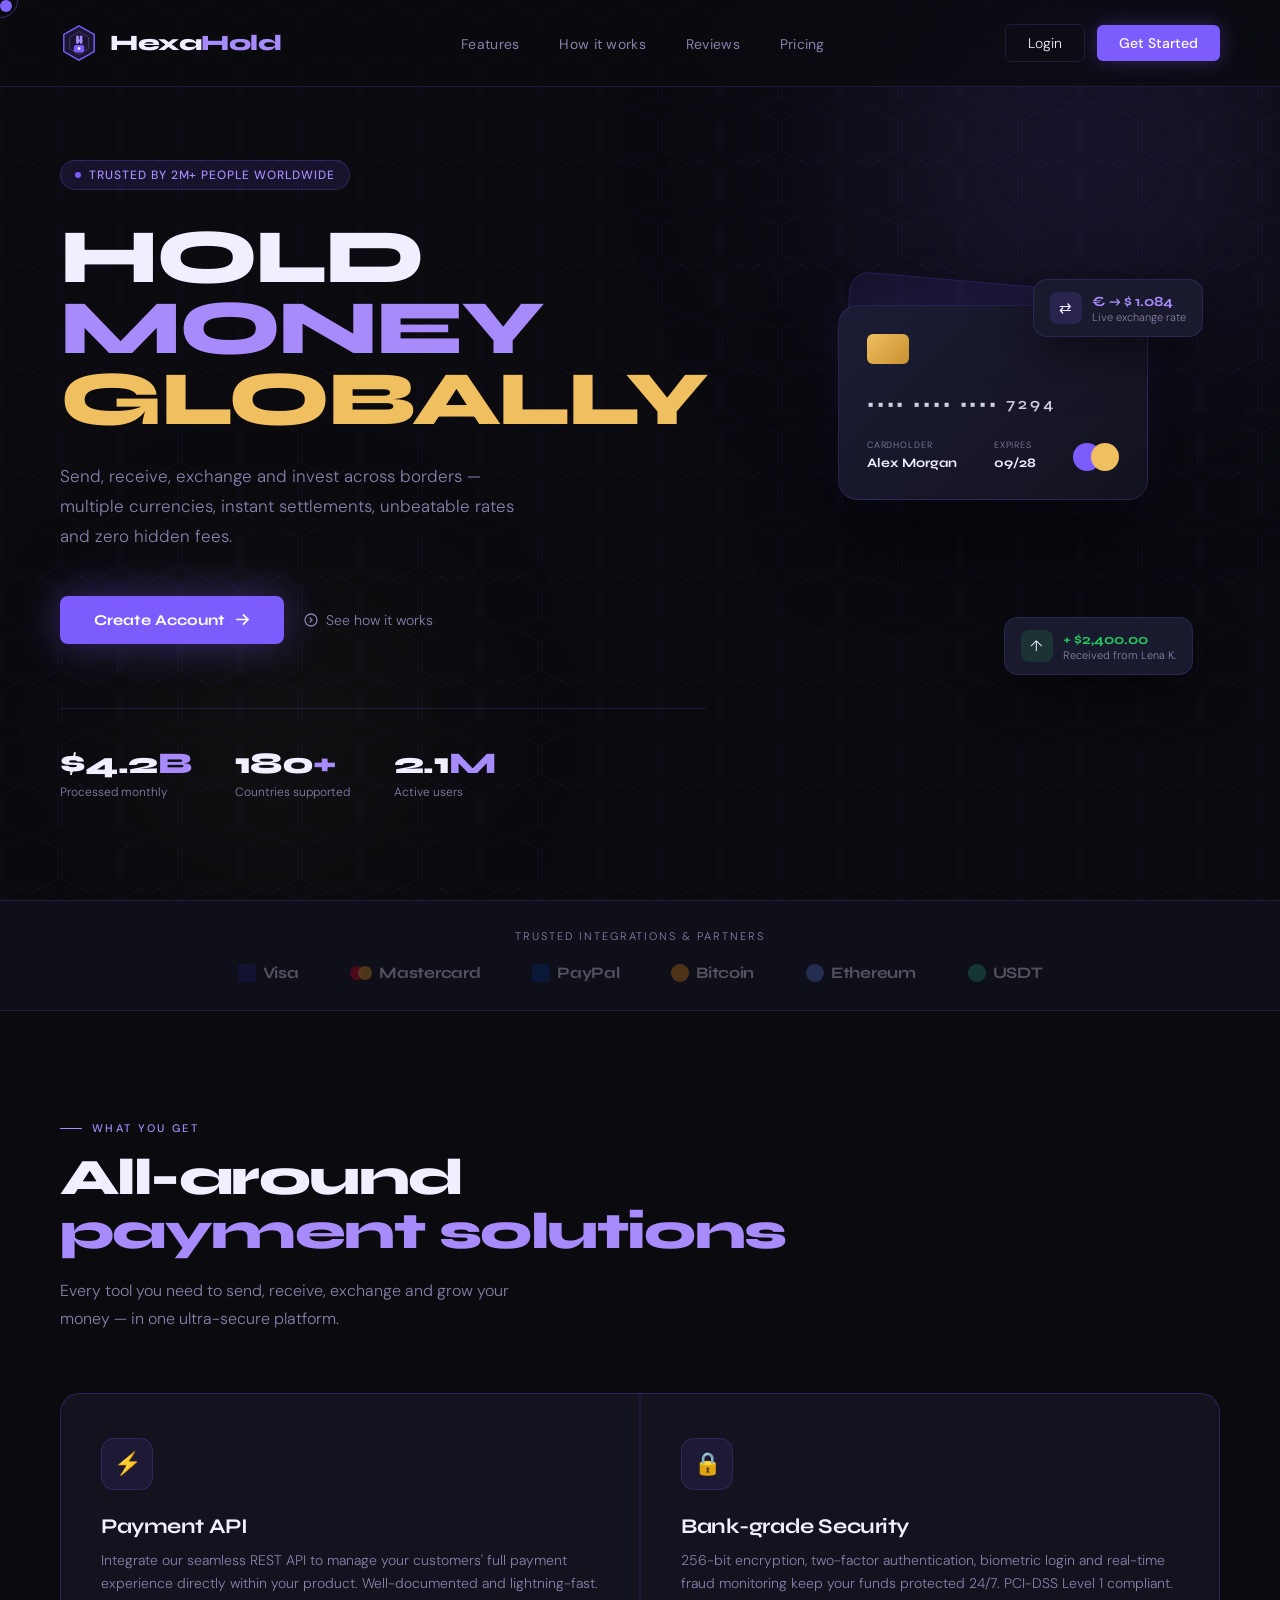
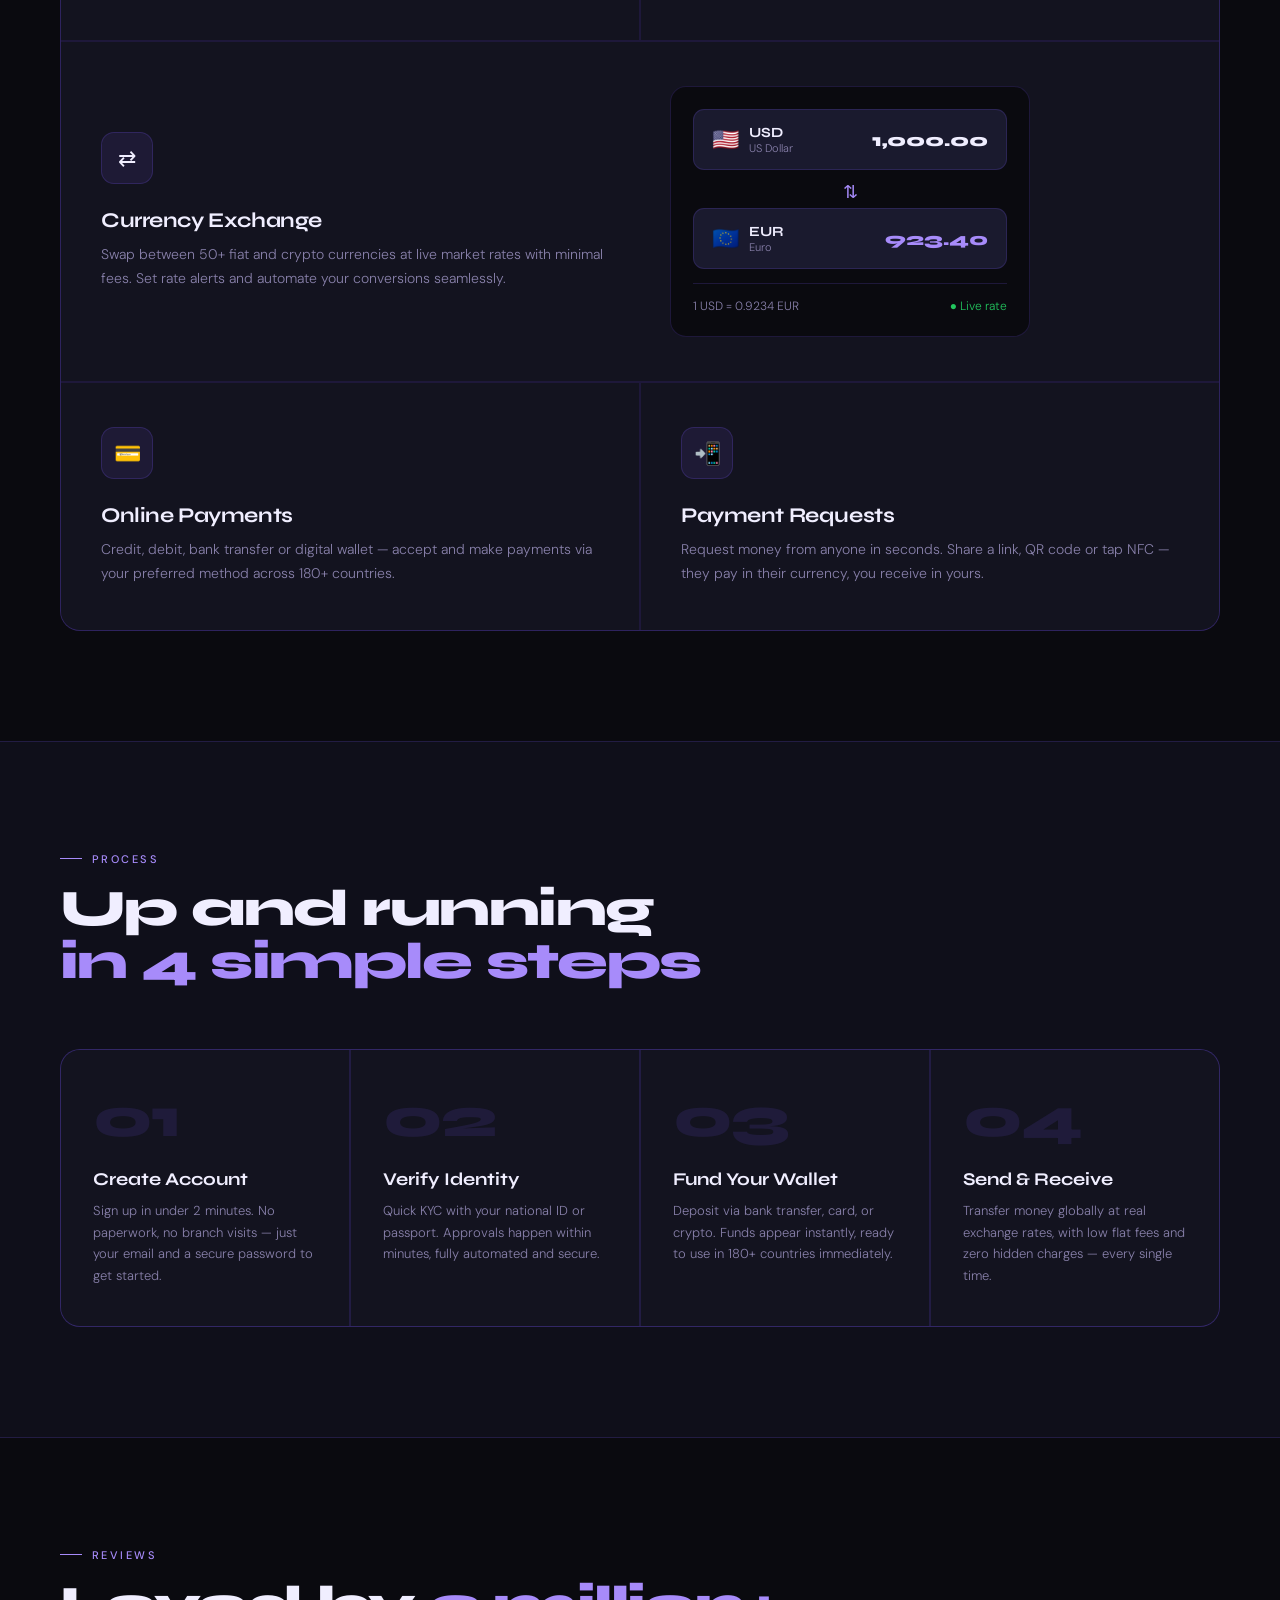
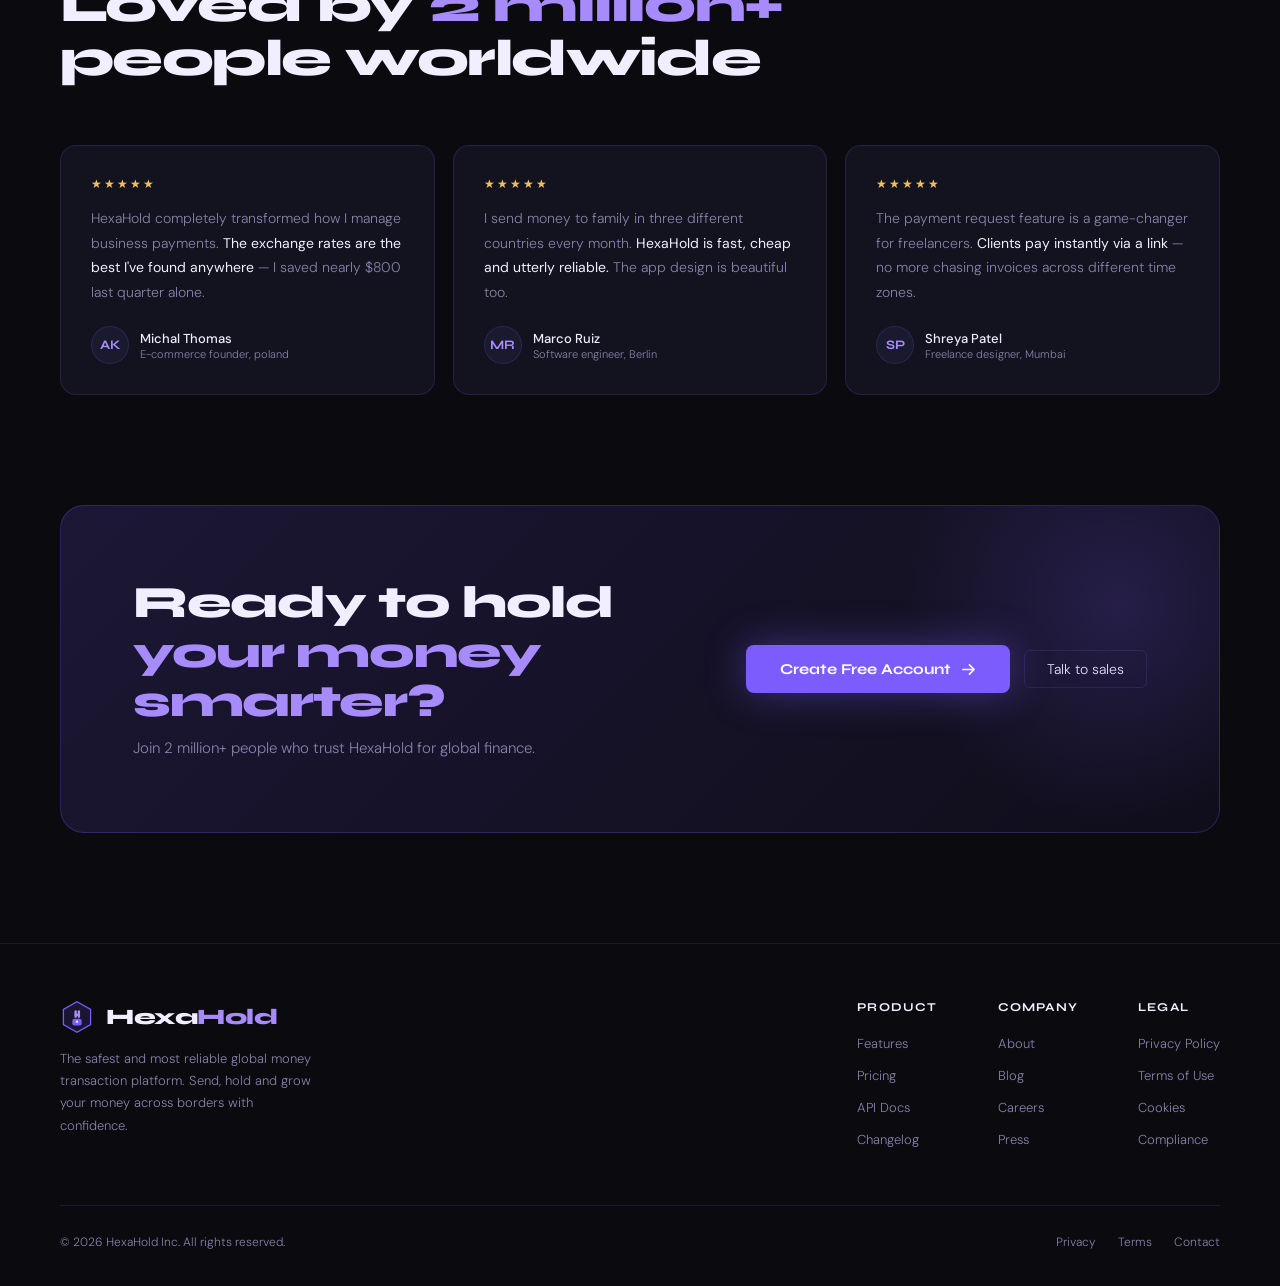
==== commit 8d26df7f: "Update index.html" ====
--- a/index.html
+++ b/index.html
@@ -218,7 +218,7 @@
       <p class="t-text">HexaHold completely transformed how I manage business payments. <strong>The exchange rates are the best I've found anywhere</strong> — I saved nearly $800 last quarter alone.</p>
       <div class="t-author">
         <div class="t-avatar">AK</div>
-        <div><div class="t-name">Adaeze Kalu</div><div class="t-role">E-commerce founder, Lagos</div></div>
+        <div><div class="t-name">Michal Thomas</div><div class="t-role">E-commerce founder, poland</div></div>
       </div>
     </div>
     <div class="t-card">
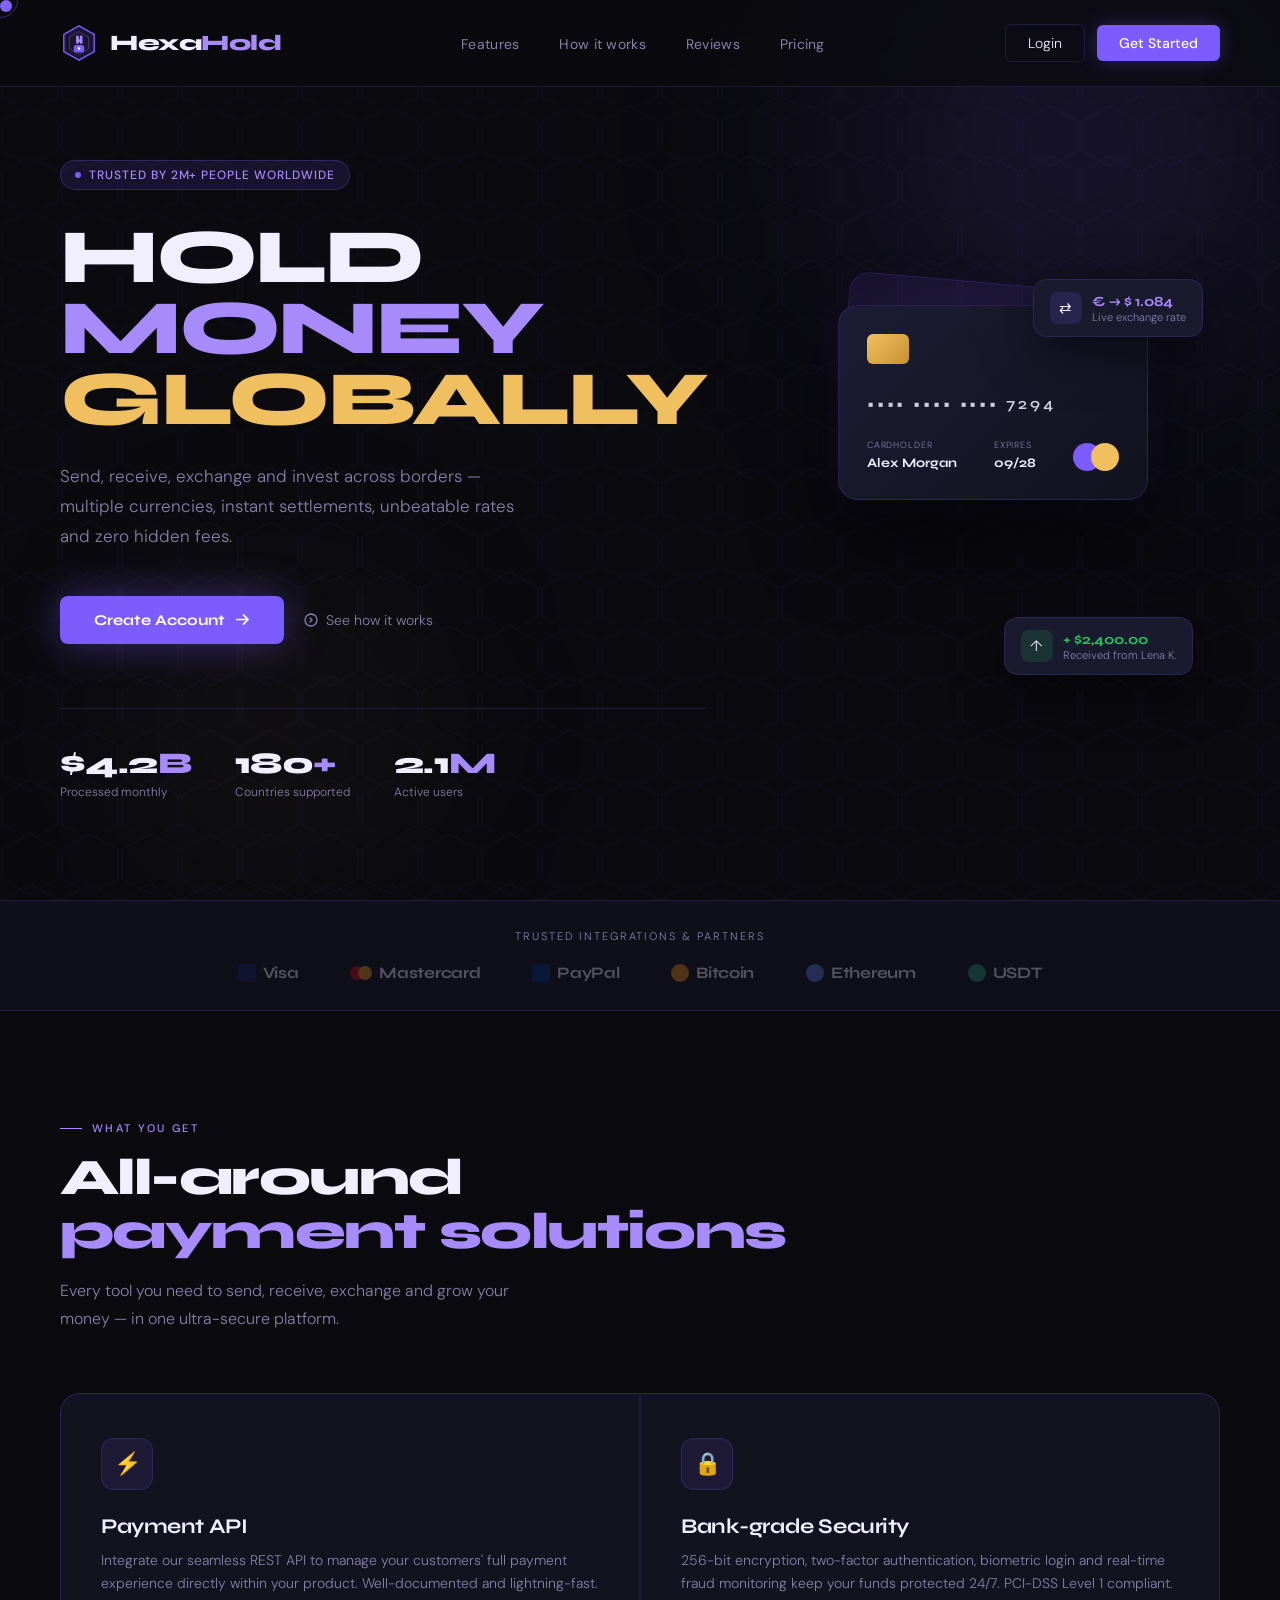
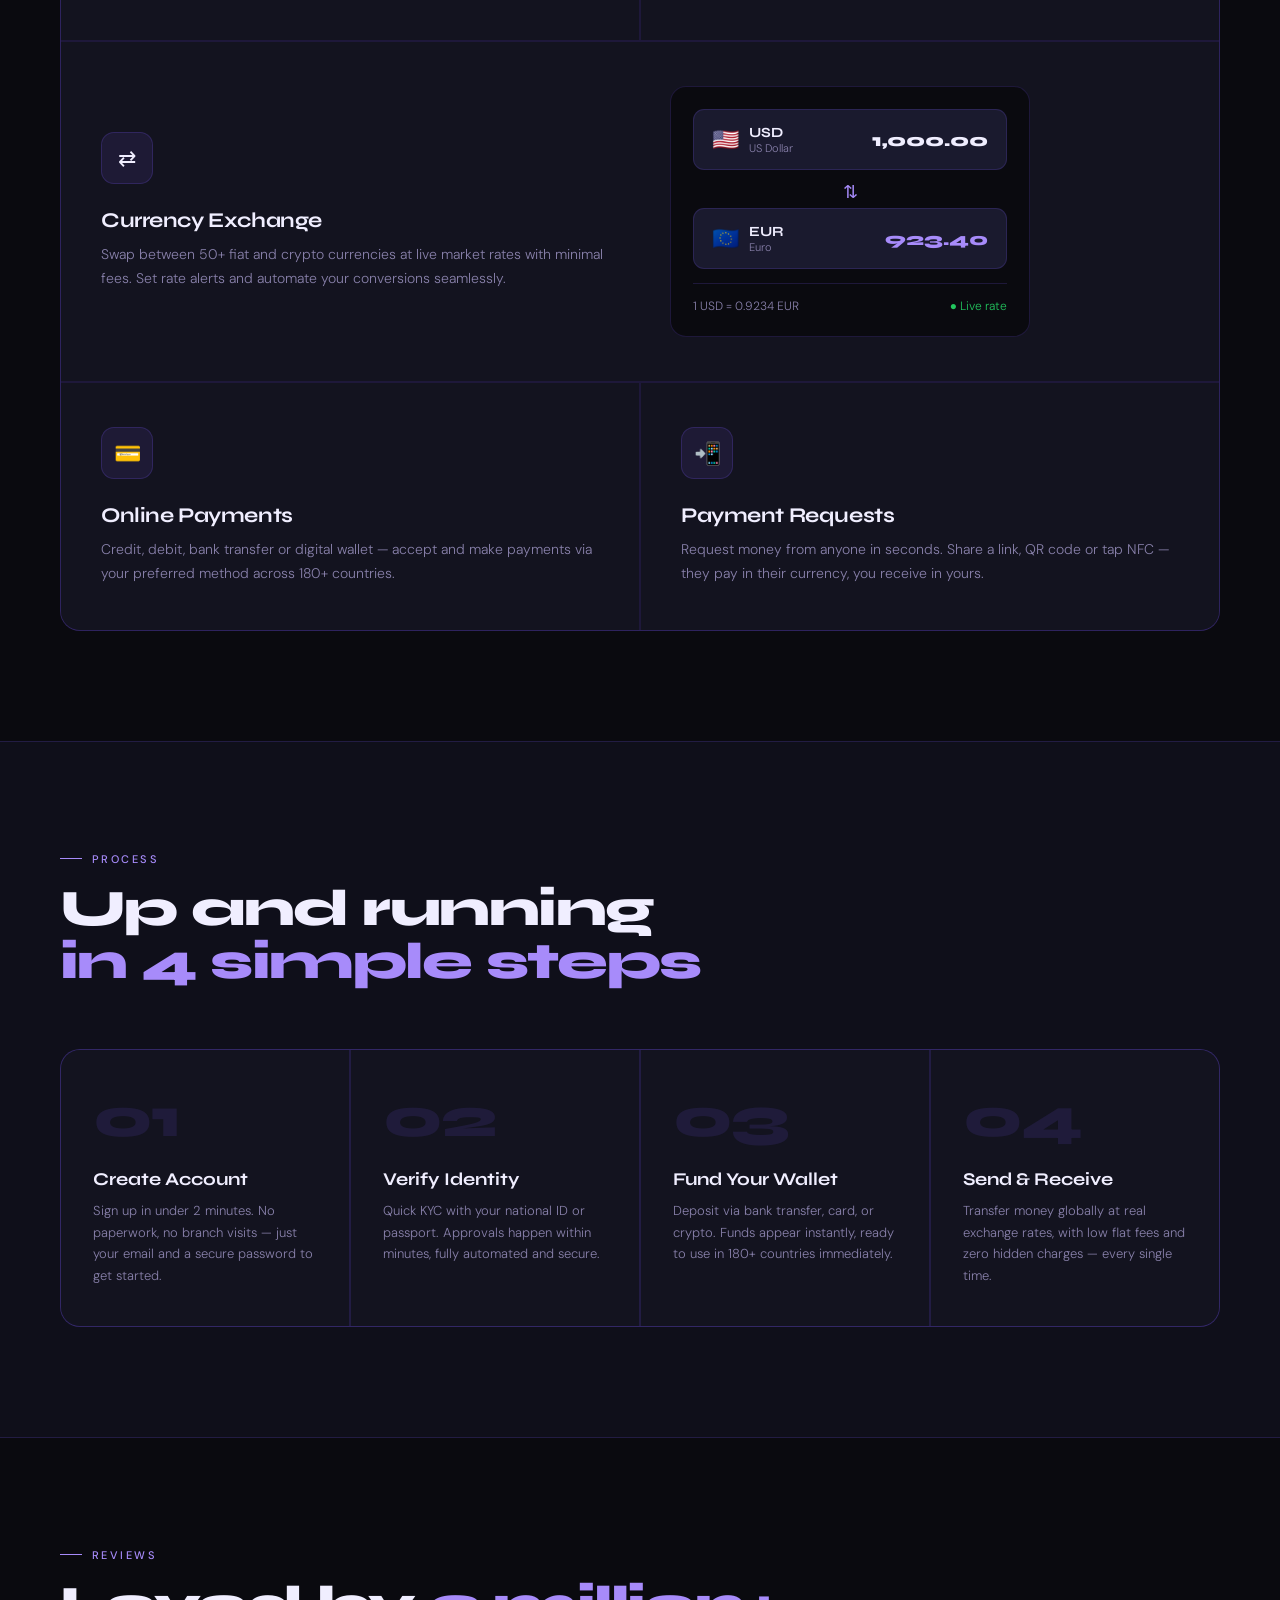
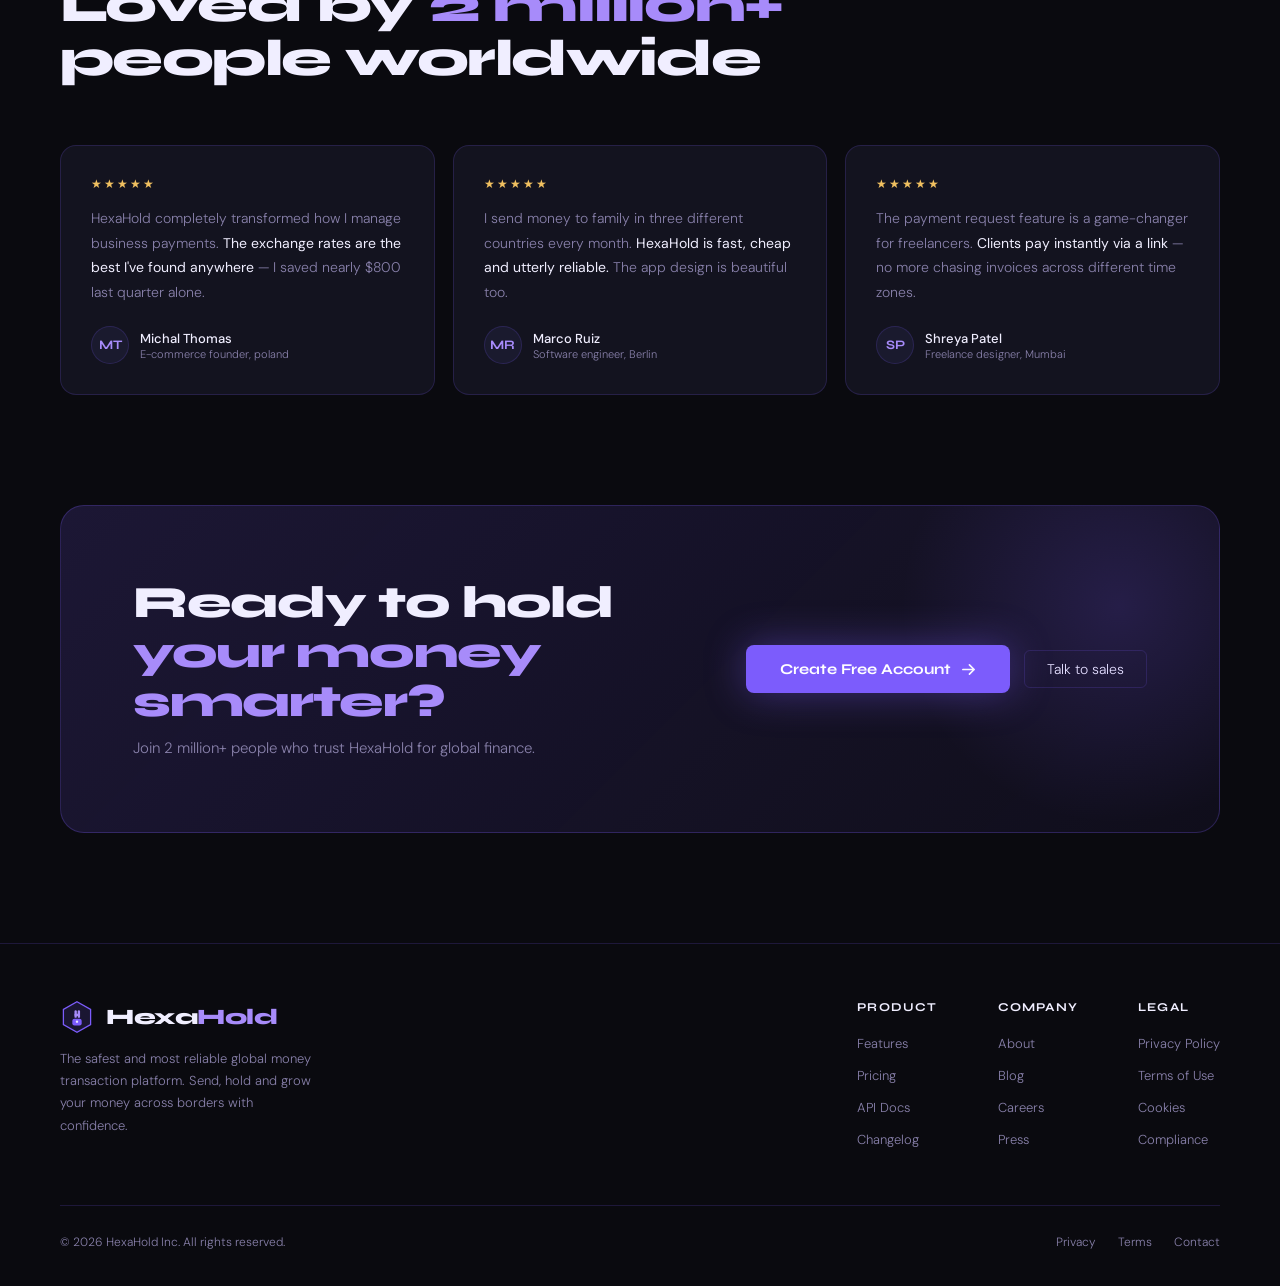
==== commit 93202dee: "Update index.html" ====
--- a/index.html
+++ b/index.html
@@ -217,7 +217,7 @@
       <div class="stars">★★★★★</div>
       <p class="t-text">HexaHold completely transformed how I manage business payments. <strong>The exchange rates are the best I've found anywhere</strong> — I saved nearly $800 last quarter alone.</p>
       <div class="t-author">
-        <div class="t-avatar">AK</div>
+        <div class="t-avatar">MT</div>
         <div><div class="t-name">Michal Thomas</div><div class="t-role">E-commerce founder, poland</div></div>
       </div>
     </div>
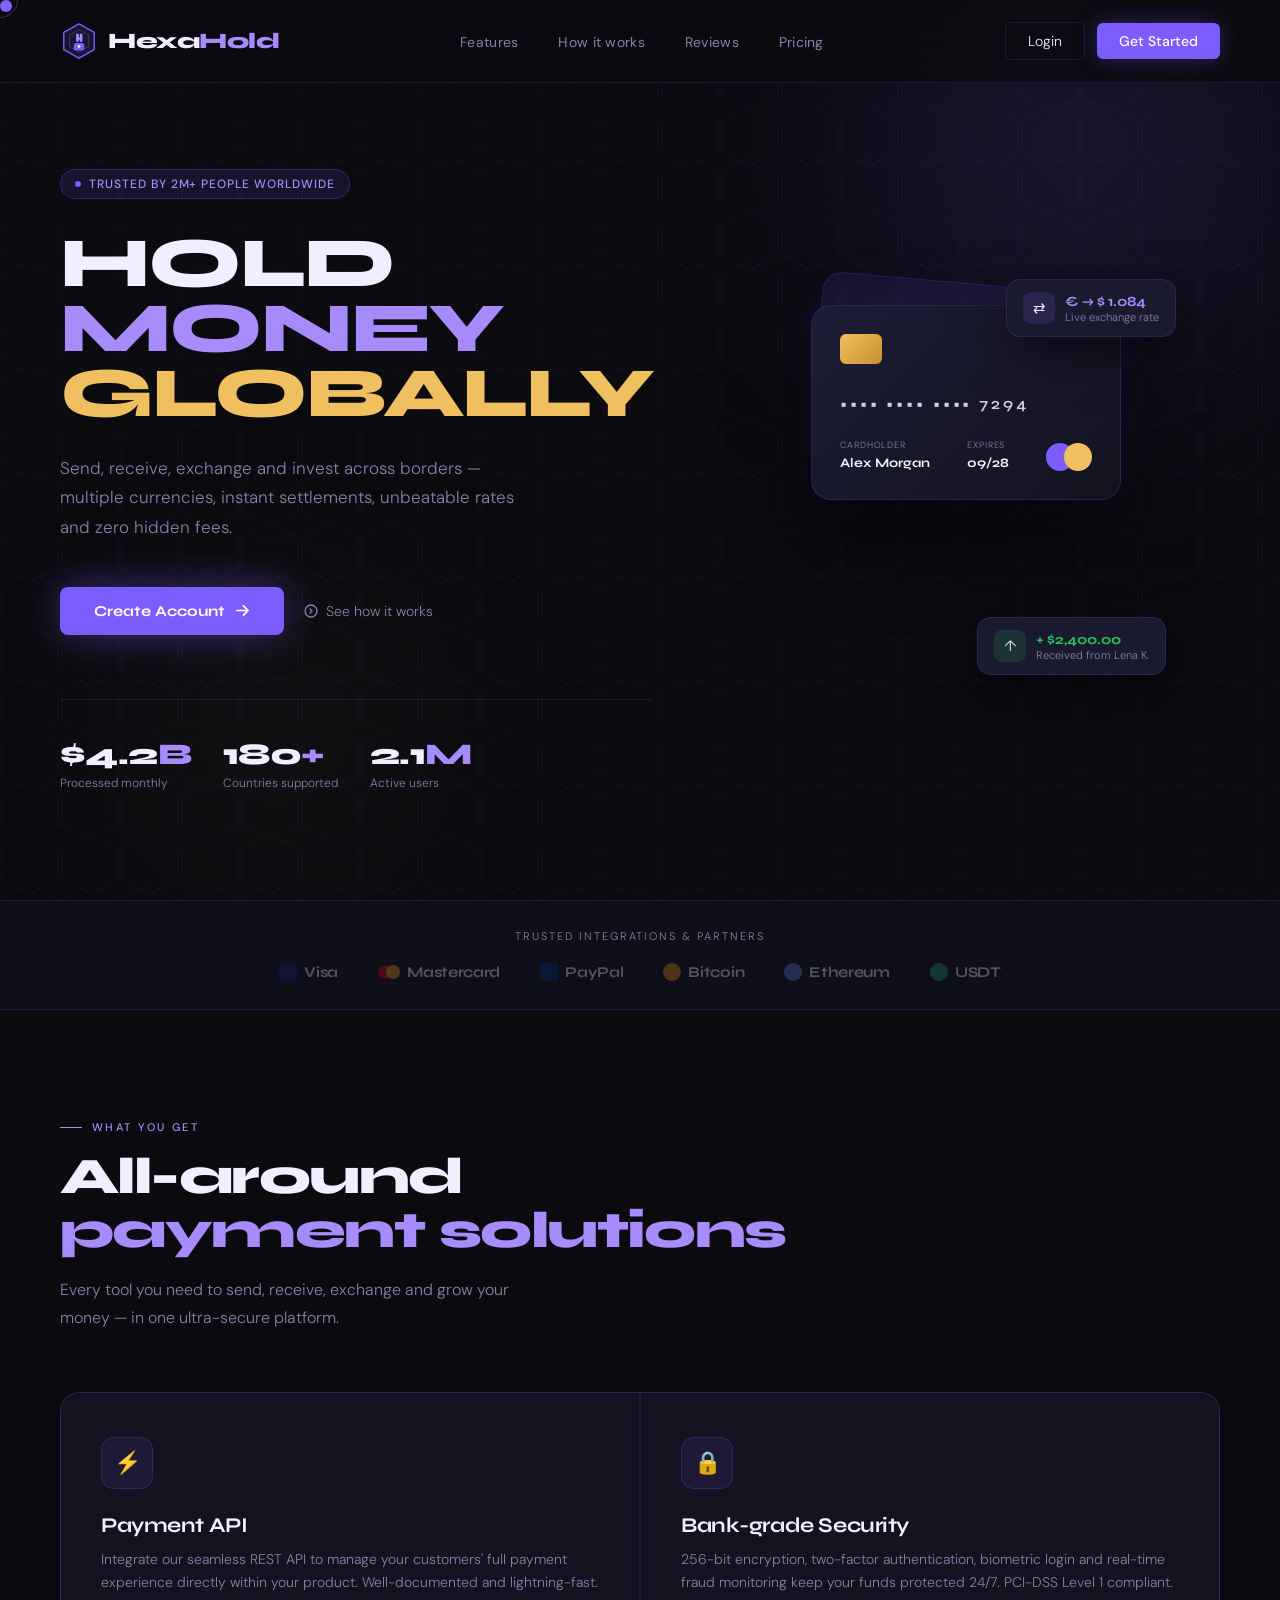
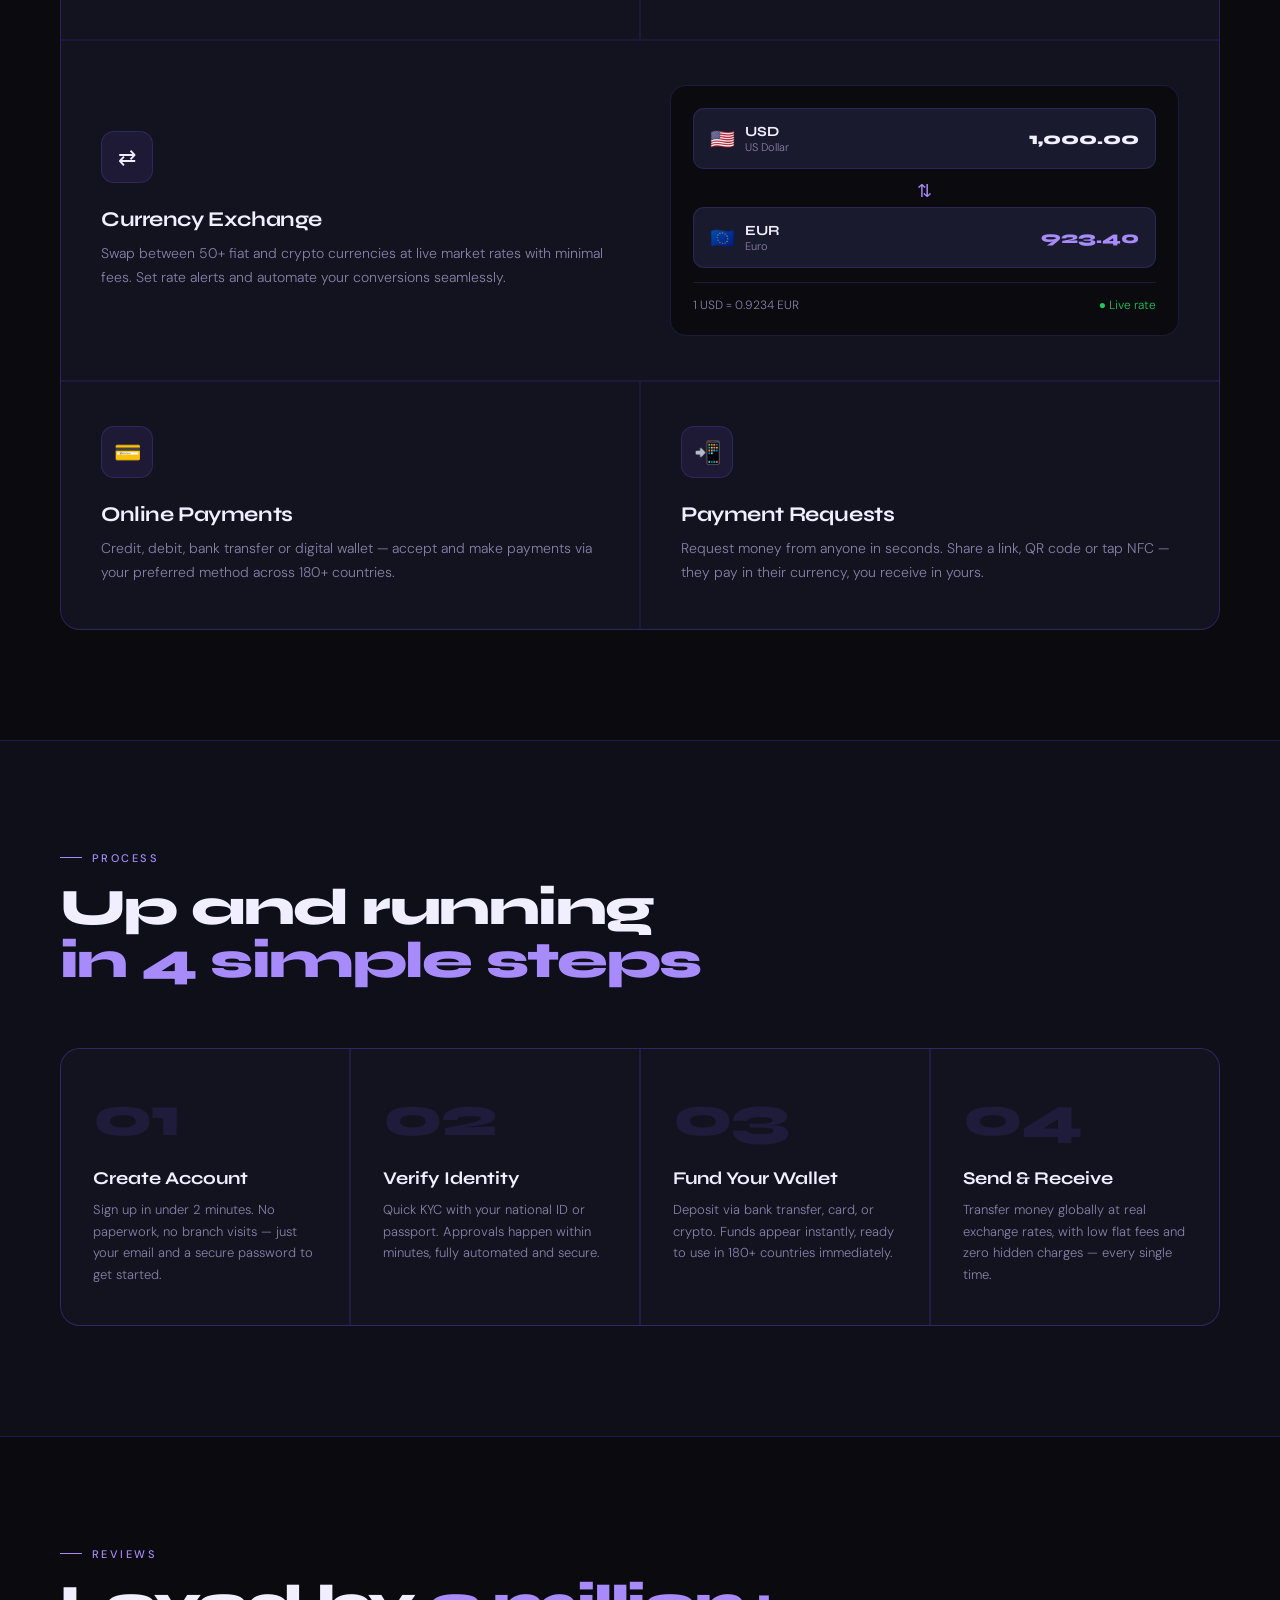
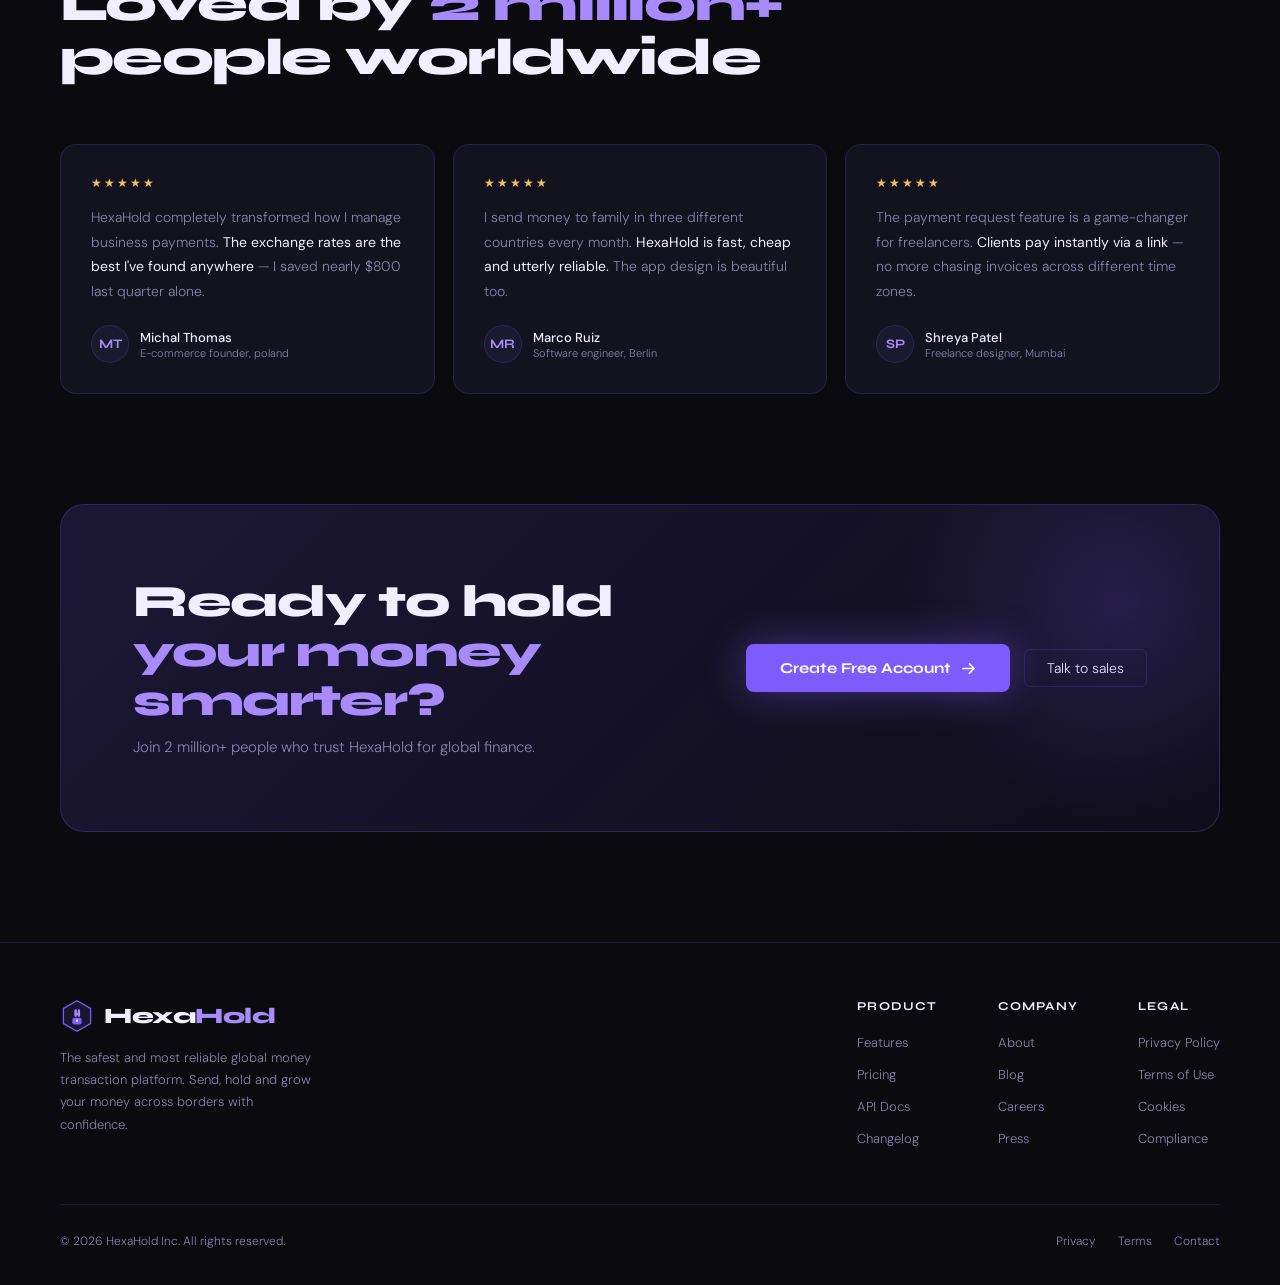
==== commit 29180887: "Update index.html" ====
--- a/index.html
+++ b/index.html
@@ -312,5 +312,18 @@
 </footer>
 
 <script src="js/main.js"></script>
+  <!--Start of Tawk.to Script-->
+<script type="text/javascript">
+var Tawk_API=Tawk_API||{}, Tawk_LoadStart=new Date();
+(function(){
+var s1=document.createElement("script"),s0=document.getElementsByTagName("script")[0];
+s1.async=true;
+s1.src='https://embed.tawk.to/6a428c4569da741d47d8322d/1js9v7ssn';
+s1.charset='UTF-8';
+s1.setAttribute('crossorigin','*');
+s0.parentNode.insertBefore(s1,s0);
+})();
+</script>
+<!--End of Tawk.to Script-->
 </body>
 </html>
--- a/css/style.css
+++ b/css/style.css
@@ -102,11 +102,11 @@
   position: fixed;
   top: 0; left: 0; right: 0;
   z-index: 100;
-  padding: 24px 60px;
+  padding: 22px 60px;
   display: flex;
   align-items: center;
   justify-content: space-between;
-  background: rgba(10,10,15,0.7);
+  background: rgba(10,10,15,0.8);
   backdrop-filter: blur(24px);
   -webkit-backdrop-filter: blur(24px);
   border-bottom: 1px solid var(--border);
@@ -117,8 +117,9 @@
 .logo {
   display: flex;
   align-items: center;
-  gap: 12px;
+  gap: 10px;
   text-decoration: none;
+  flex-shrink: 0;
 }
 .logo-text {
   font-family: var(--font-display);
@@ -146,6 +147,90 @@
 .nav-links a:hover { color: var(--text); }
 
 .nav-actions { display: flex; gap: 12px; align-items: center; }
+
+/* ── Hamburger button (hidden on desktop) ── */
+.nav-hamburger {
+  display: none;
+  flex-direction: column;
+  justify-content: center;
+  gap: 5px;
+  width: 40px;
+  height: 40px;
+  padding: 9px;
+  background: none;
+  border: 1px solid var(--border);
+  border-radius: var(--radius-sm);
+  cursor: pointer;
+  flex-shrink: 0;
+  z-index: 200;
+}
+.nav-hamburger span {
+  display: block;
+  height: 1.5px;
+  background: var(--text);
+  border-radius: 2px;
+  transition: transform 0.28s ease, opacity 0.2s ease;
+  pointer-events: none;
+}
+.nav-hamburger.open span:nth-child(1) { transform: translateY(6.5px) rotate(45deg); }
+.nav-hamburger.open span:nth-child(2) { opacity: 0; transform: scaleX(0); }
+.nav-hamburger.open span:nth-child(3) { transform: translateY(-6.5px) rotate(-45deg); }
+
+/* ── Mobile menu drawer ── */
+.mobile-menu {
+  display: none;
+  position: fixed;
+  inset: 0;
+  z-index: 150;
+  background: rgba(10,10,15,0.97);
+  backdrop-filter: blur(28px);
+  -webkit-backdrop-filter: blur(28px);
+  flex-direction: column;
+  align-items: center;
+  justify-content: center;
+  gap: 12px;
+  padding: 100px 32px 60px;
+  opacity: 0;
+  transition: opacity 0.28s ease;
+}
+.mobile-menu.open {
+  display: flex;
+  opacity: 1;
+}
+.mobile-menu a.mobile-nav-link {
+  font-family: var(--font-display);
+  font-size: 32px;
+  font-weight: 800;
+  color: var(--muted);
+  text-decoration: none;
+  letter-spacing: -0.03em;
+  padding: 8px 0;
+  transition: color 0.2s;
+}
+.mobile-menu a.mobile-nav-link:hover,
+.mobile-menu a.mobile-nav-link:active { color: var(--text); }
+
+.mobile-menu-divider {
+  width: 48px;
+  height: 1px;
+  background: var(--border);
+  margin: 16px 0;
+}
+.mobile-menu-actions {  
+  display: flex;
+  flex-direction: column;
+  gap: 12px;
+  width: 100%;
+  max-width: 300px;
+}
+.mobile-menu-actions .btn-ghost,
+.mobile-menu-actions .btn-primary {
+  width: 100%;
+  justify-content: center;
+  padding: 14px 24px;
+  font-size: 15px;
+  text-align: center;
+}
 
 /* ── Buttons ── */
 .btn-ghost {
@@ -195,6 +280,7 @@
   gap: 10px;
   box-shadow: 0 0 40px rgba(124,92,252,0.4);
   transition: transform 0.2s, box-shadow 0.2s, background 0.2s;
+  cursor: pointer;
 }
 .btn-large:hover { transform: translateY(-2px); box-shadow: 0 0 60px rgba(124,92,252,0.6); background: var(--accent2); }
 .btn-large svg { transition: transform 0.2s; }
@@ -204,7 +290,7 @@
   color: var(--muted);
   text-decoration: none;
   font-size: 14px;
-  display: flex;
+  display: inline-flex;
   align-items: center;
   gap: 8px;
   transition: color 0.2s;
@@ -250,11 +336,12 @@
   background: var(--accent);
   border-radius: 50%;
   animation: blink 2s infinite;
+  flex-shrink: 0;
 }
 
 .hero h1 {
   font-family: var(--font-display);
-  font-size: clamp(52px, 6vw, 88px);
+  font-size: clamp(44px, 5.5vw, 88px);
   font-weight: 800;
   line-height: 0.92;
   letter-spacing: -0.03em;
@@ -286,7 +373,8 @@
 
 .hero-stats {
   display: flex;
-  gap: 44px;
+  flex-wrap: wrap;
+  gap: 32px;
   margin-top: 64px;
   padding-top: 36px;
   border-top: 1px solid var(--border);
@@ -405,6 +493,7 @@
   border-radius: 8px;
   display: flex; align-items: center; justify-content: center;
   font-size: 15px;
+  flex-shrink: 0;
 }
 .ic-g { background: rgba(34,197,94,0.15); }
 .ic-p { background: rgba(124,92,252,0.15); }
@@ -435,7 +524,7 @@
   display: flex;
   align-items: center;
   justify-content: center;
-  gap: 52px;
+  gap: 40px;
   flex-wrap: wrap;
 }
 .p-logo {
@@ -446,9 +535,10 @@
   transition: opacity 0.3s;
   font-family: var(--font-display);
   font-weight: 700;
-  font-size: 16px;
+  font-size: 15px;
   color: var(--text);
   letter-spacing: -0.02em;
+  white-space: nowrap;
 }
 .p-logo:hover { opacity: 0.65; }
 
@@ -477,7 +567,7 @@
 
 .section-title {
   font-family: var(--font-display);
-  font-size: clamp(34px, 4vw, 54px);
+  font-size: clamp(28px, 4vw, 54px);
   font-weight: 800;
   line-height: 1.05;
   letter-spacing: -0.03em;
@@ -531,8 +621,8 @@
   gap: 60px;
   align-items: center;
 }
-.feat.wide .feat-content { flex: 1; }
-.feat.wide .feat-widget  { flex: 1; }
+.feat.wide .feat-content { flex: 1; min-width: 0; }
+.feat.wide .feat-widget  { flex: 1; min-width: 0; }
 
 .feat-icon {
   width: 52px; height: 52px;
@@ -542,6 +632,7 @@
   display: flex; align-items: center; justify-content: center;
   margin-bottom: 24px;
   font-size: 22px;
+  flex-shrink: 0;
 }
 .feat-title { font-family: var(--font-display); font-size: 21px; font-weight: 700; margin-bottom: 10px; letter-spacing: -0.02em; }
 .feat-desc  { font-size: 14px; color: var(--muted); line-height: 1.7; }
@@ -552,7 +643,7 @@
   border: 1px solid var(--border);
   border-radius: 16px;
   padding: 22px;
-  max-width: 360px;
+  width: 100%;
 }
 .ex-row {
   display: flex;
@@ -561,17 +652,19 @@
   background: var(--surface2);
   border: 1px solid var(--border);
   border-radius: 11px;
-  padding: 14px 18px;
+  padding: 14px 16px;
   margin-bottom: 6px;
-}
-.ex-left { display: flex; align-items: center; gap: 10px; }
-.ex-flag  { font-size: 22px; }
+  min-width: 0;
+  gap: 8px;
+}
+.ex-left { display: flex; align-items: center; gap: 10px; min-width: 0; flex-shrink: 0; }
+.ex-flag  { font-size: 20px; flex-shrink: 0; }
 .ex-cur   { font-family: var(--font-display); font-weight: 700; font-size: 14px; }
 .ex-full  { font-size: 11px; color: var(--muted); }
-.ex-amt   { font-family: var(--font-display); font-size: 18px; font-weight: 800; }
+.ex-amt   { font-family: var(--font-display); font-size: 17px; font-weight: 800; flex-shrink: 0; }
 .ex-amt.accent { color: var(--accent2); }
 .ex-arrow { text-align: center; color: var(--accent2); font-size: 18px; padding: 4px 0; }
-.ex-rate  { display: flex; justify-content: space-between; margin-top: 14px; padding-top: 14px; border-top: 1px solid var(--border); font-size: 12px; color: var(--muted); }
+.ex-rate  { display: flex; justify-content: space-between; margin-top: 14px; padding-top: 14px; border-top: 1px solid var(--border); font-size: 12px; color: var(--muted); flex-wrap: wrap; gap: 6px; }
 .rate-live { color: #22c55e; }
 
 /* ============================================================
@@ -666,7 +759,7 @@
 }
 .cta-title {
   font-family: var(--font-display);
-  font-size: clamp(30px, 3.5vw, 46px);
+  font-size: clamp(26px, 3.5vw, 46px);
   font-weight: 800;
   letter-spacing: -0.03em;
   line-height: 1.1;
@@ -735,31 +828,115 @@
 }
 
 /* ============================================================
-   RESPONSIVE
+   RESPONSIVE — Tablet (≤1100px)
    ============================================================ */
 @media (max-width: 1100px) {
-  .hero        { grid-template-columns: 1fr; }
+  nav          { padding: 20px 32px; }
+  nav.scrolled { padding: 14px 32px; }
+
+  .hero        { grid-template-columns: 1fr; padding: 120px 40px 72px; }
   .hero-visual { display: none; }
+
   .features-grid { grid-template-columns: 1fr; }
-  .feat.wide   { flex-direction: column; }
+  .feat.wide   { flex-direction: column; gap: 32px; }
+
   .steps-wrap  { grid-template-columns: repeat(2, 1fr); }
-  .t-grid      { grid-template-columns: 1fr; }
-  .footer-grid { grid-template-columns: 1fr 1fr; }
-}
-
+  .t-grid      { grid-template-columns: repeat(2, 1fr); }
+
+  .cta-band    { margin: 0 32px 80px; padding: 52px 48px; }
+
+  .footer-grid { grid-template-columns: 1fr 1fr; gap: 40px; }
+}
+
+/* ============================================================
+   RESPONSIVE — Mobile (≤768px)
+   ============================================================ */
 @media (max-width: 768px) {
-  nav         { padding: 18px 24px; }
-  nav.scrolled { padding: 12px 24px; }
-  .nav-links  { display: none; }
-  .hero       { padding: 110px 24px 60px; }
-  .section    { padding: 72px 24px; }
-  .logos-bar  { padding: 20px 24px; }
-  .logos-row  { gap: 28px; }
-  .cta-band   { margin: 0 24px 72px; padding: 40px 28px; flex-direction: column; }
-  footer      { padding: 36px 24px 24px; }
-  .footer-grid  { grid-template-columns: 1fr; gap: 32px; }
-  .steps-wrap   { grid-template-columns: 1fr; }
-  .footer-bottom { flex-direction: column; gap: 14px; text-align: center; }
-  body   { cursor: auto; }
+  /* Disable custom cursor — touch devices */
+  body          { cursor: auto; }
+  a, button     { cursor: auto; }
   .cursor, .cursor-trail { display: none; }
-}
+
+  /* ── Nav ── */
+  nav           { padding: 14px 20px; }
+  nav.scrolled  { padding: 12px 20px; }
+  .nav-links    { display: none; }
+  .nav-actions  { display: none; }
+  .nav-hamburger { display: flex; }
+
+  /* ── Hero ── */
+  .hero         { padding: 96px 20px 52px; gap: 0; min-height: auto; }
+  .hero h1      { font-size: clamp(36px, 10.5vw, 52px); line-height: 0.96; margin-bottom: 18px; }
+  .hero > .hero-content > p {
+    font-size: 15px;
+    line-height: 1.7;
+    margin-bottom: 28px;
+    max-width: 100%;
+  }
+  .hero-badge   { font-size: 11px; padding: 5px 11px; margin-bottom: 20px; }
+  .hero-cta     { gap: 12px; flex-direction: column; align-items: stretch; }
+  .hero-cta .btn-large { width: 100%; justify-content: center; padding: 14px 20px; }
+  .hero-cta .btn-text  { justify-content: center; }
+  .hero-stats   { margin-top: 36px; padding-top: 24px; gap: 0; display: grid; grid-template-columns: repeat(3, 1fr); }
+  .stat-num     { font-size: 22px; }
+  .stat-label   { font-size: 11px; }
+
+  /* ── Logos ── */
+  .logos-bar    { padding: 20px 20px; }
+  .logos-row    { gap: 18px 24px; }
+  .p-logo       { font-size: 13px; }
+
+  /* ── Sections ── */
+  .section      { padding: 56px 20px; }
+  .section-title { font-size: clamp(26px, 8vw, 40px); }
+  .section-sub  { font-size: 14px; margin-bottom: 36px; max-width: 100%; }
+
+  /* ── Features ── */
+  .features-grid { border-radius: var(--radius-md); }
+  .feat         { padding: 28px 20px; }
+  .feat.wide    { padding: 28px 20px; gap: 24px; }
+  .feat-title   { font-size: 18px; }
+
+  /* ── Steps ── */
+  .steps-wrap   { grid-template-columns: 1fr; border-radius: var(--radius-md); margin-top: 36px; }
+  .step         { padding: 28px 20px; }
+  .step-num     { font-size: 40px; margin-bottom: 12px; }
+
+  /* ── Testimonials ── */
+  .t-grid       { grid-template-columns: 1fr; gap: 12px; margin-top: 36px; }
+  .t-card       { padding: 22px 18px; }
+
+  /* ── CTA ── */
+  .cta-band     {
+    margin: 0 20px 56px;
+    padding: 32px 20px;
+    flex-direction: column;
+    align-items: flex-start;
+    gap: 24px;
+    border-radius: var(--radius-md);
+  }
+  .cta-title    { font-size: clamp(22px, 7vw, 32px); }
+  .cta-sub      { font-size: 14px; }
+  .cta-actions  { flex-direction: column; width: 100%; gap: 10px; }
+  .cta-actions .btn-large,
+  .cta-actions .btn-ghost { width: 100%; justify-content: center; }
+
+  /* ── Footer ── */
+  footer        { padding: 36px 20px 24px; }
+  .footer-grid  { grid-template-columns: 1fr; gap: 28px; margin-bottom: 36px; }
+  .footer-brand p { max-width: 100%; }
+  .footer-bottom { flex-direction: column; gap: 12px; text-align: center; }
+  .footer-bot-links { gap: 16px; }
+}
+
+/* ============================================================
+   RESPONSIVE — Small phones (≤400px)
+   ============================================================ */
+@media (max-width: 400px) {
+  .hero h1      { font-size: 34px; }
+  .hero-stats   { grid-template-columns: 1fr; gap: 12px; }
+  .hero-stats .stat { display: flex; align-items: baseline; gap: 10px; }
+  .hero-stats .stat .stat-label { margin-top: 0; }
+  .logos-row    { gap: 14px; }
+  .p-logo svg   { display: none; }
+}
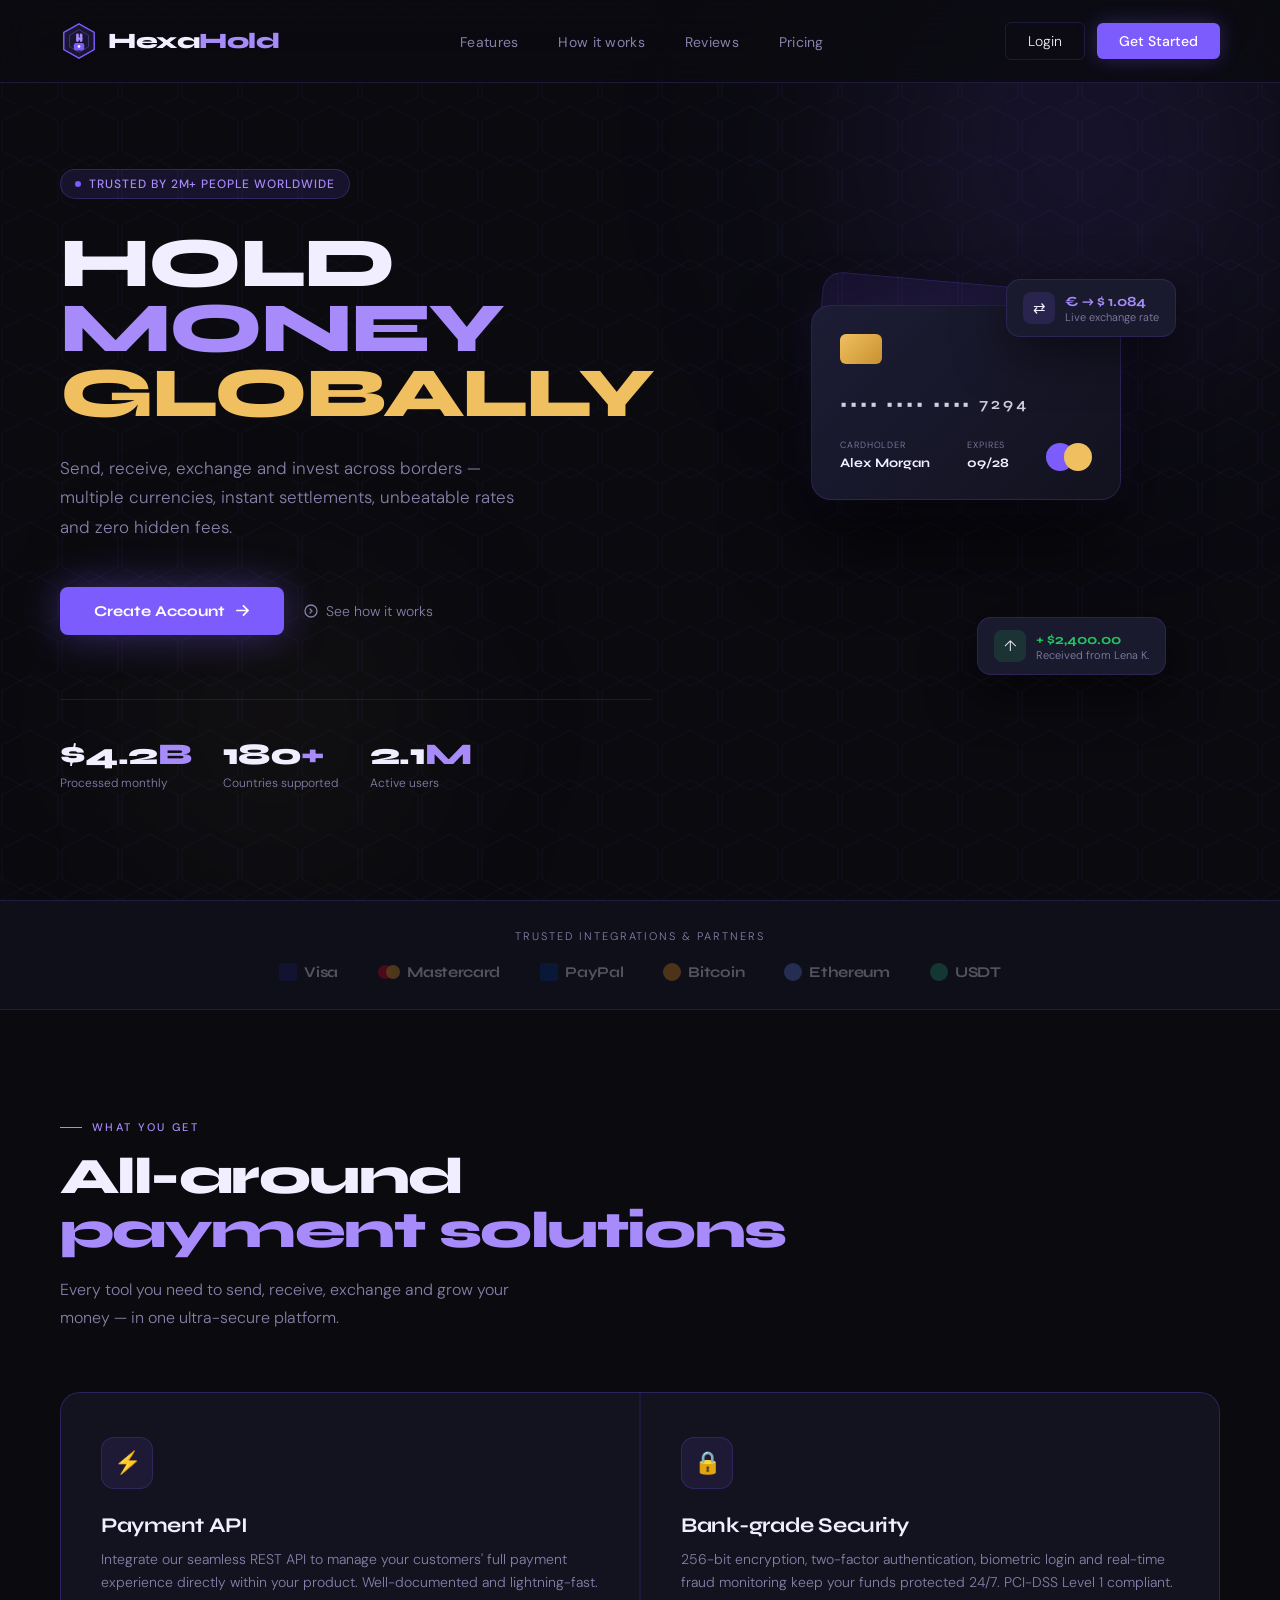
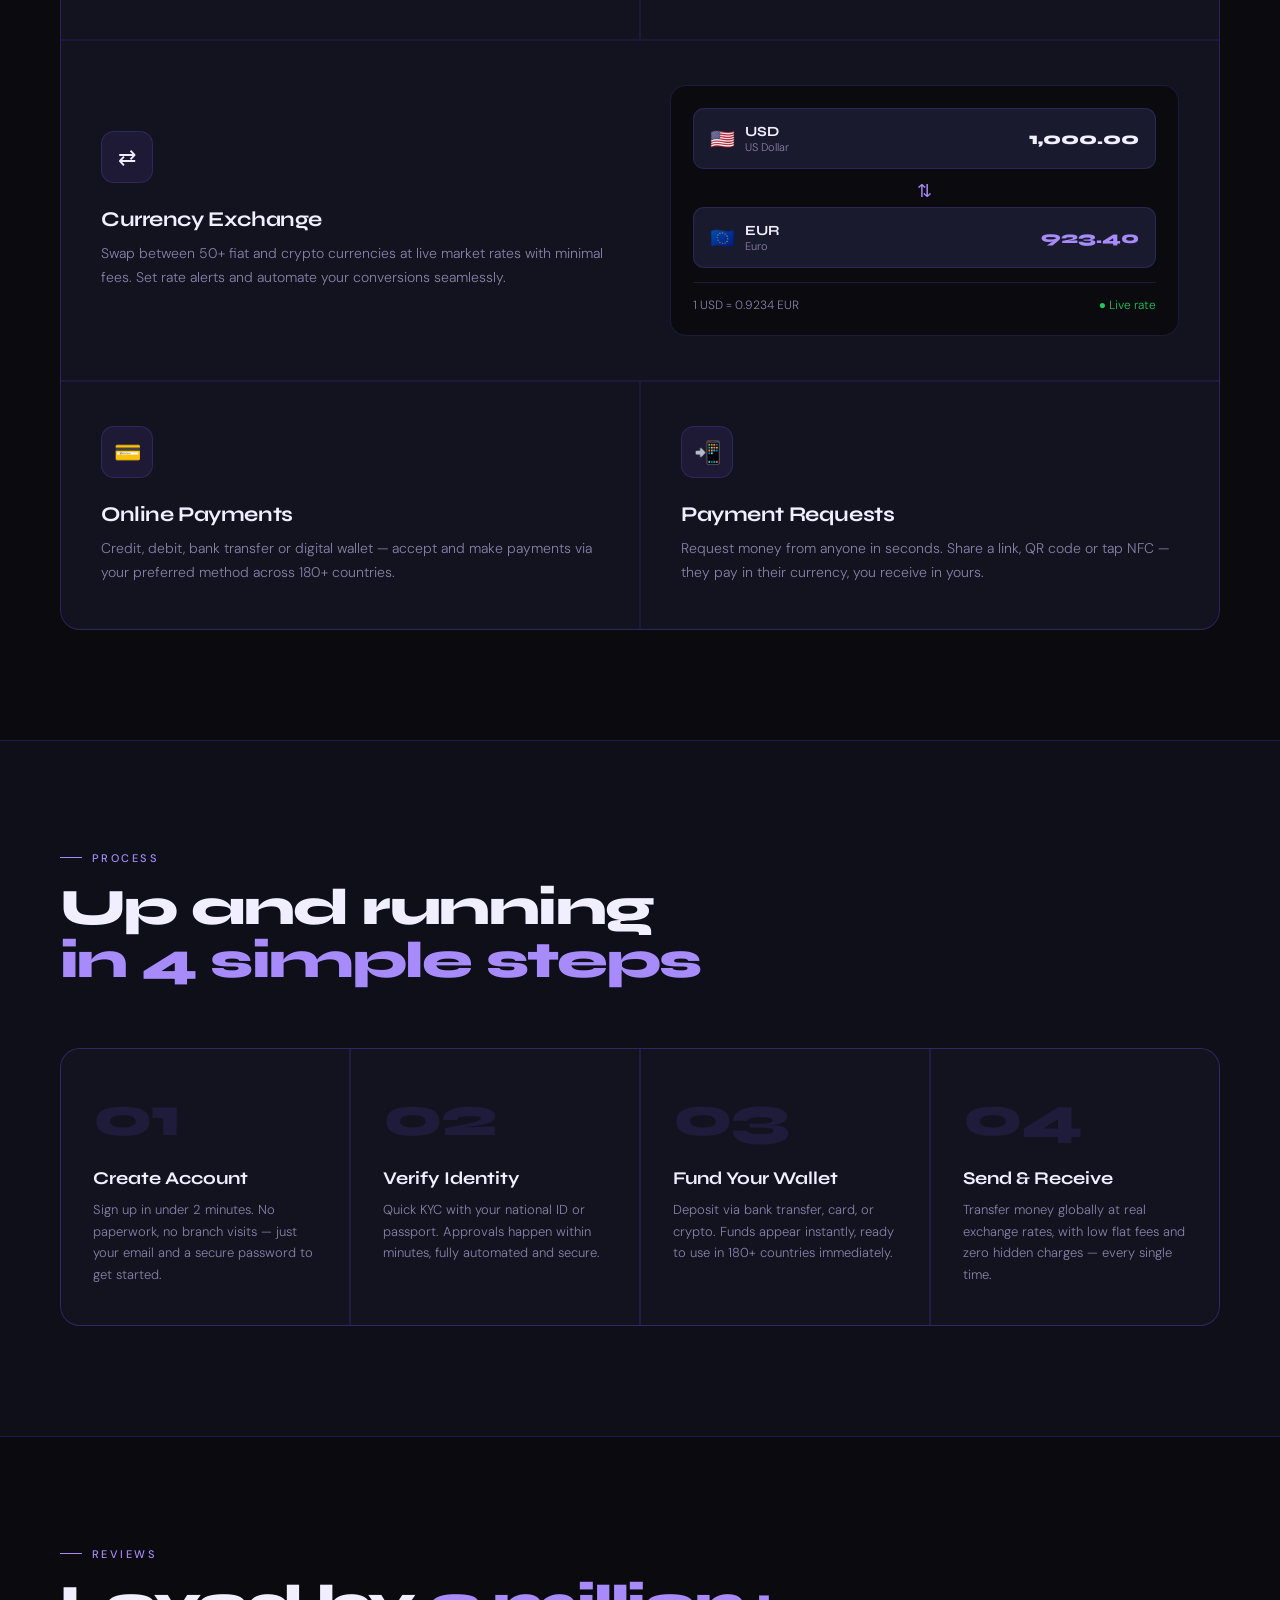
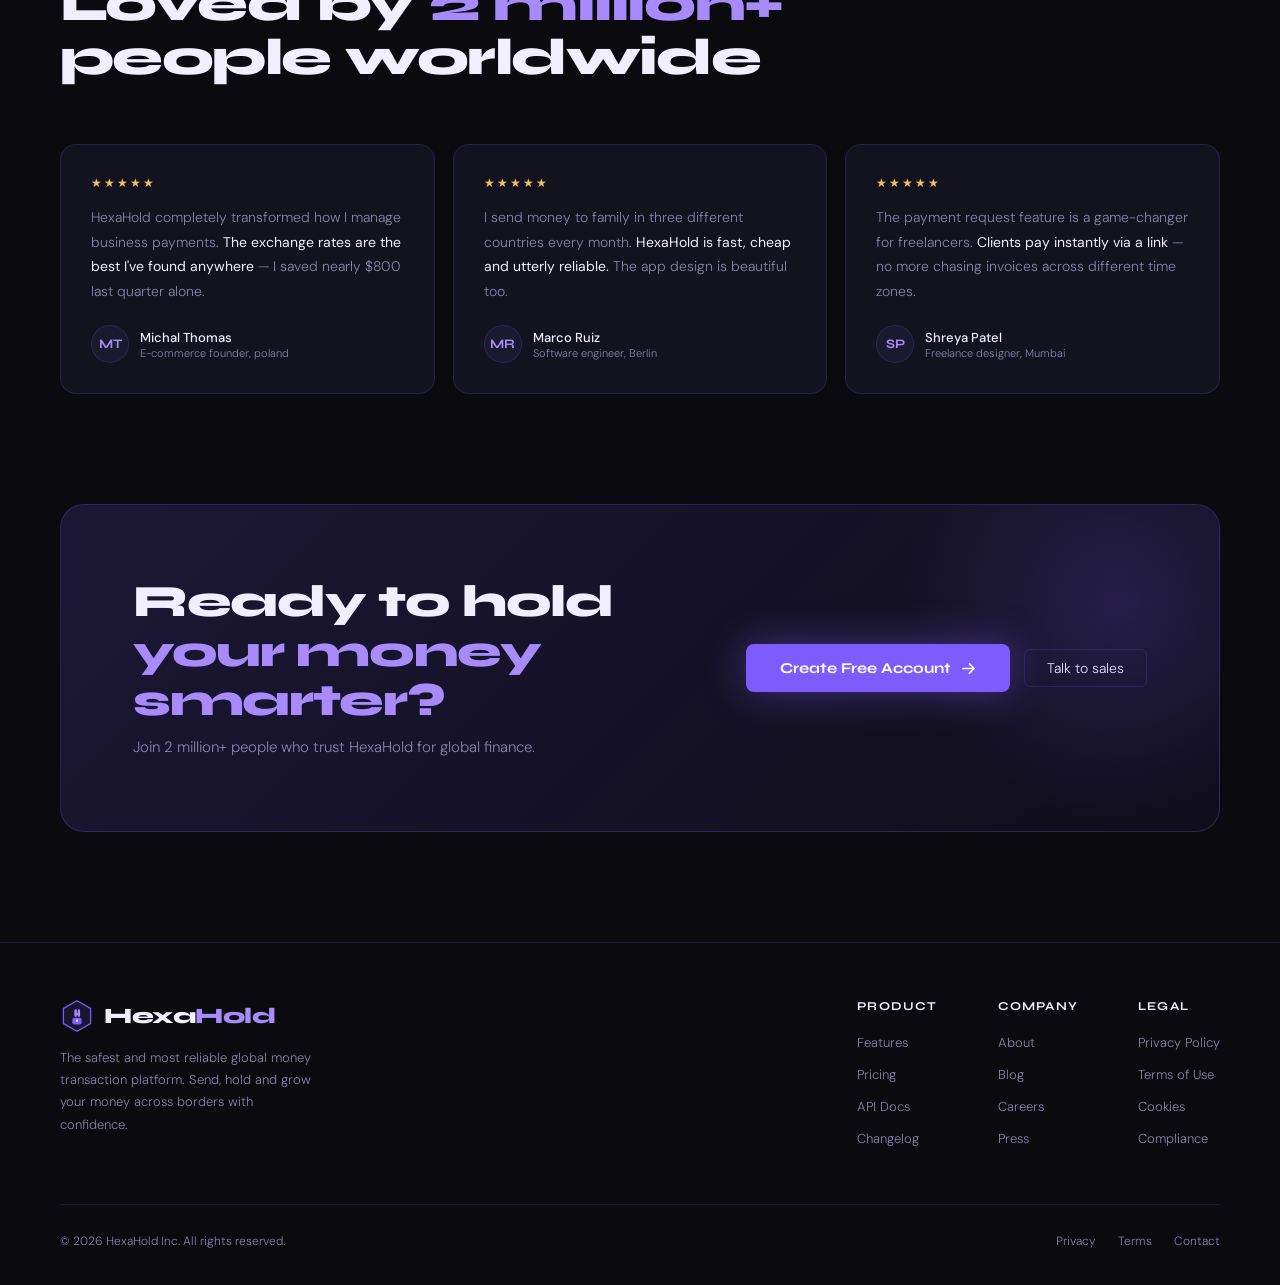
==== commit 05292a04: "Update index.html" ====
--- a/index.html
+++ b/index.html
@@ -10,9 +10,6 @@
 <link rel="stylesheet" href="css/style.css">
 </head>
 <body>
-
-<div class="cursor" id="cursor"></div>
-<div class="cursor-trail" id="cursorTrail"></div>
 
 <!-- NAV -->
 <nav id="nav">
@@ -42,7 +39,24 @@
     <a href="login.html" class="btn-ghost">Login</a>
     <a href="register.html" class="btn-primary">Get Started</a>
   </div>
+  <button class="nav-hamburger" id="navHamburger" type="button" aria-label="Open menu" aria-expanded="false" aria-controls="mobileMenu">
+    <span></span><span></span><span></span>
+  </button>
 </nav>
+ 
+<!-- MOBILE MENU (opened by the hamburger below 768px) -->
+<div class="mobile-menu" id="mobileMenu" aria-hidden="true">
+  <a class="mobile-nav-link" href="#features">Features</a>
+  <a class="mobile-nav-link" href="#how">How it works</a>
+  <a class="mobile-nav-link" href="#reviews">Reviews</a>
+  <div class="mobile-menu-divider"></div>
+  <div class="mobile-menu-actions">
+    <a href="login.html" class="btn-ghost">Login</a>
+    <a href="register.html" class="btn-primary">Get Started</a>
+  </div>
+</div>
+ 
+
 
 <!-- HERO -->
 <section class="hero" id="top">
--- a/css/style.css
+++ b/css/style.css
@@ -34,33 +34,8 @@
   font-family: var(--font-body);
   font-weight: 300;
   overflow-x: hidden;
-  cursor: none;
-}
-
-a { cursor: none; }
-
-/* ── Custom Cursor ── */
-.cursor {
-  width: 12px; height: 12px;
-  background: var(--accent);
-  border-radius: 50%;
-  position: fixed;
-  top: 0; left: 0;
-  pointer-events: none;
-  z-index: 9999;
-  mix-blend-mode: screen;
-  transition: transform 0.08s;
-}
-.cursor-trail {
-  width: 36px; height: 36px;
-  border: 1px solid rgba(124,92,252,0.4);
-  border-radius: 50%;
-  position: fixed;
-  top: 0; left: 0;
-  pointer-events: none;
-  z-index: 9998;
-  transition: transform 0.22s, width 0.2s, height 0.2s, border-color 0.2s;
-}
+}
+
 
 /* ── Hex Grid Background ── */
 .hex-grid {
@@ -852,10 +827,7 @@
    RESPONSIVE — Mobile (≤768px)
    ============================================================ */
 @media (max-width: 768px) {
-  /* Disable custom cursor — touch devices */
-  body          { cursor: auto; }
-  a, button     { cursor: auto; }
-  .cursor, .cursor-trail { display: none; }
+
 
   /* ── Nav ── */
   nav           { padding: 14px 20px; }
@@ -940,3 +912,7 @@
   .logos-row    { gap: 14px; }
   .p-logo svg   { display: none; }
 }
+
+  /* ── Mobile menu open state ── */
+  body.menu-open { overflow: hidden; }
+  body.menu-open nav { z-index: 200; }
